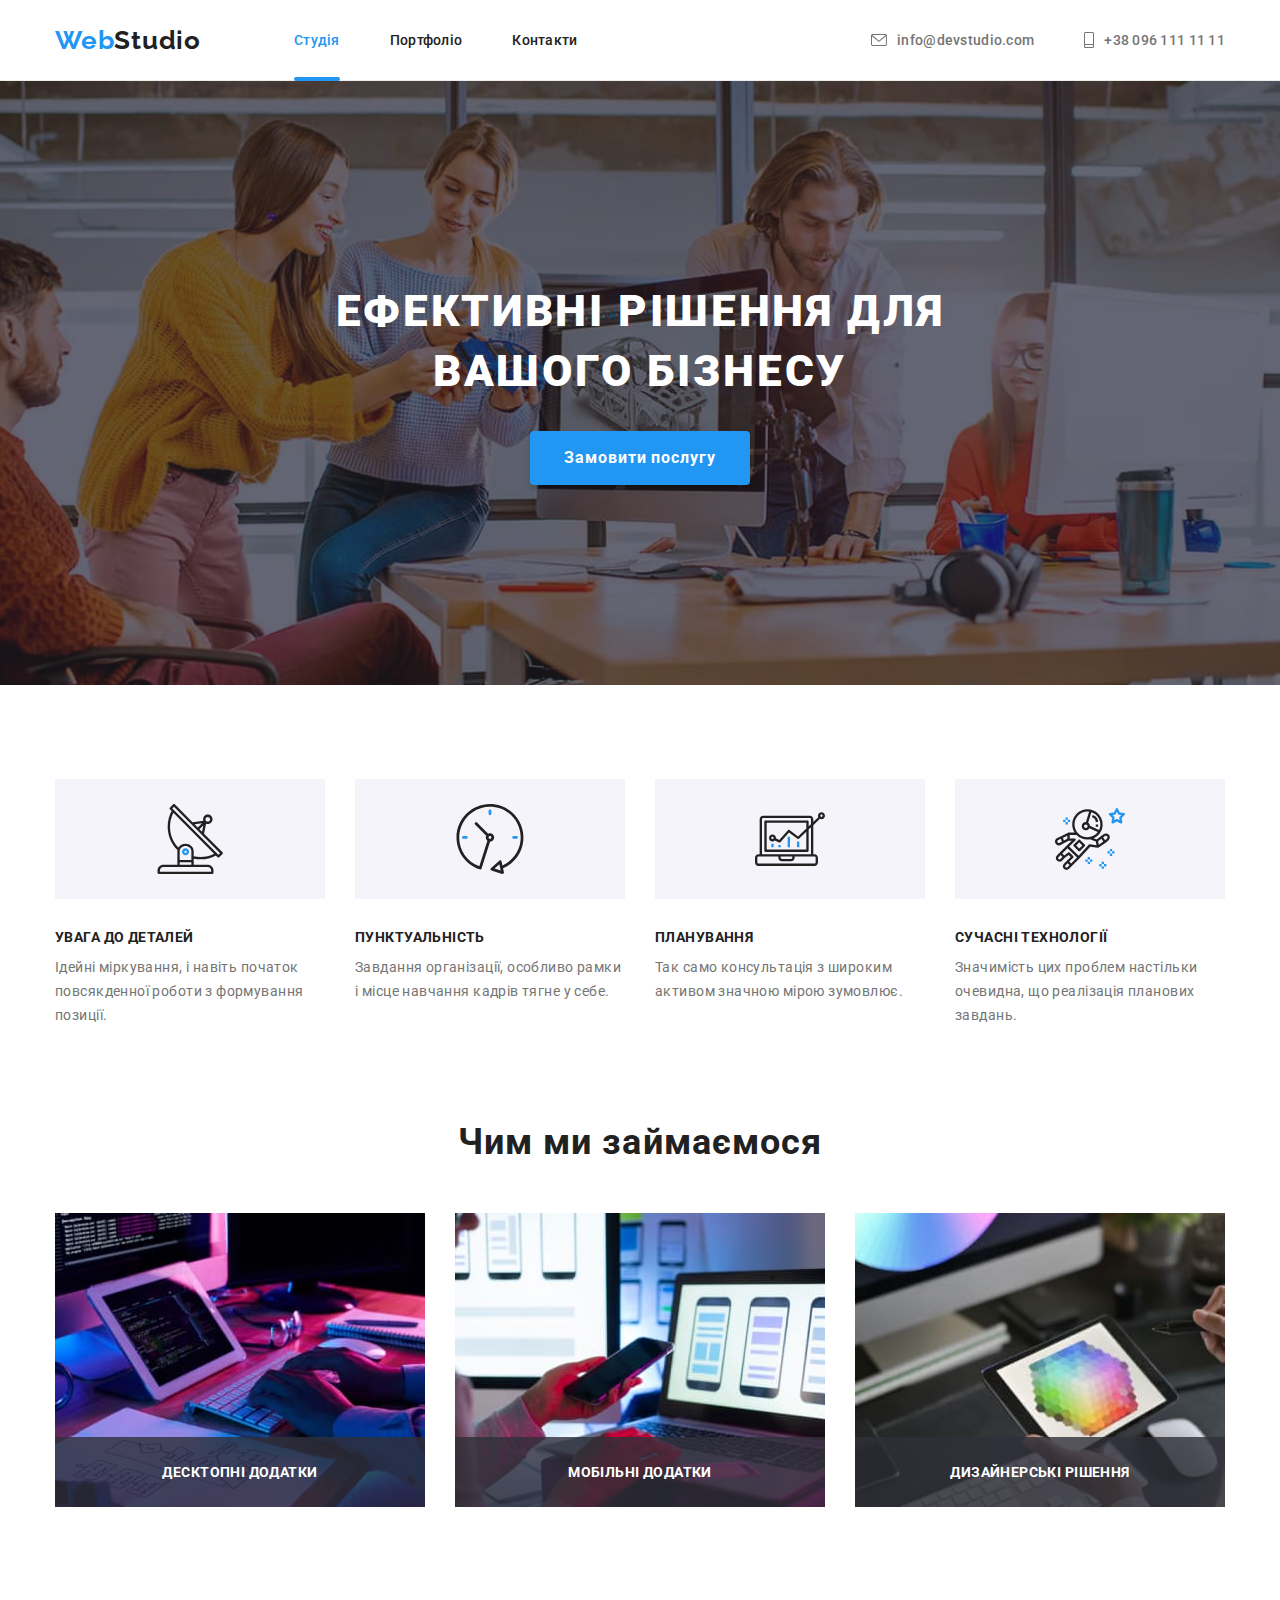
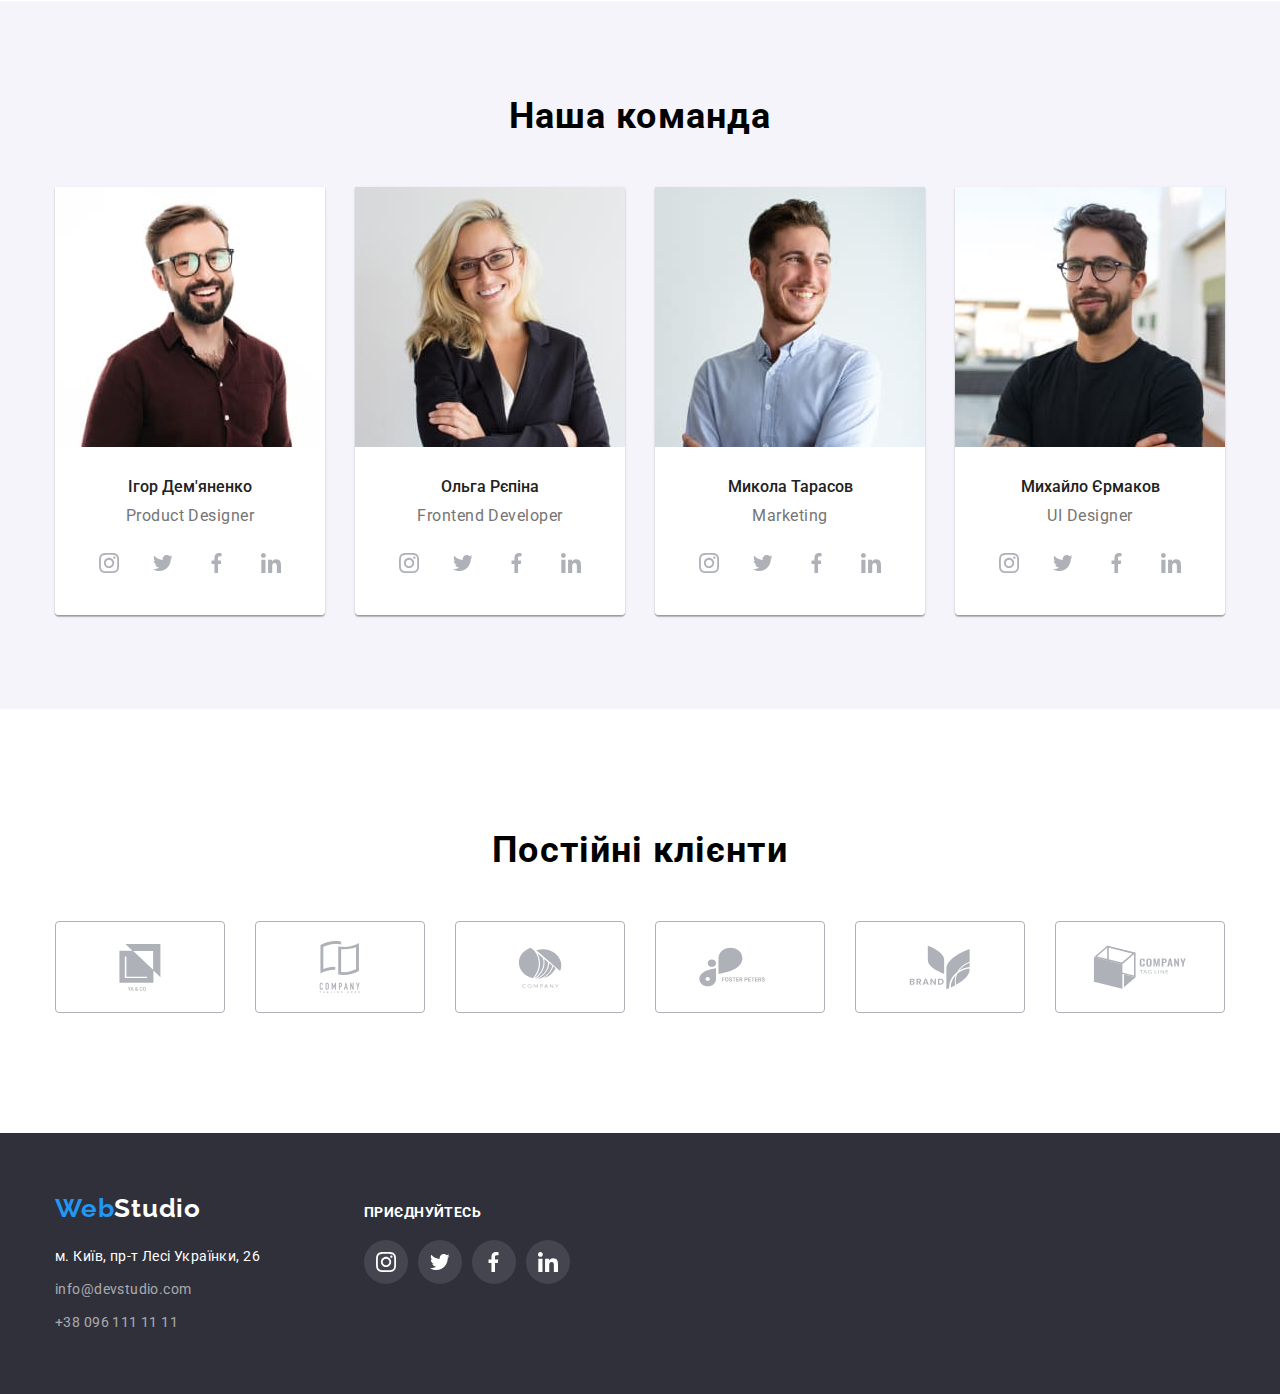
==== index.html @ 09ee4f3e "start" ====
<!DOCTYPE html>
<html lang="en">
<head>
    <meta charset="UTF-8">
    <meta http-equiv="X-UA-Compatible" content="IE=edge">
    <meta name="viewport" content="width=device-width, initial-scale=1.0">
    <title>📝WebStudio</title>
    <link rel="preconnect" href="https://fonts.gstatic.com" crossorigin>
    <link rel="preconnect" href="https://fonts.googleapis.com">
    <link href="https://fonts.googleapis.com/css2?family=Raleway:wght@700&family=Roboto:wght@400;500;700;900&display=swap" rel="stylesheet">
    <link rel="stylesheet" href="https://cdnjs.cloudflare.com/ajax/libs/modern-normalize/1.1.0/modern-normalize.min.css" integrity="sha512-wpPYUAdjBVSE4KJnH1VR1HeZfpl1ub8YT/NKx4PuQ5NmX2tKuGu6U/JRp5y+Y8XG2tV+wKQpNHVUX03MfMFn9Q==" crossorigin="anonymous" referrerpolicy="no-referrer">
    <link rel="stylesheet" href="./css/styles.css">    
</head>

<body class="site-body">

<!--Header-->
<header class="header">
    <div class="header-container container"> 
        <a href="./index.html" class="logo-link link">Web<span class="logo-accent-black">Studio</span></a>
        <nav class="header-navigation">
            <ul class="site-nav-list list ">
                <li><a href ="./index.html" class="navigation-link link current">Студія</a></li>
                <li><a href="./portfolio.html" class="navigation-link link ">Портфоліо</a></li>
                <li><a href="/" class="navigation-link link">Контакти</a></li>
            </ul>
        </nav>
        <ul class="auth-nav-list list">
            <li>
                <a href="mailto:info@devstudio.com" class="auth-link">
                <svg class="header-icon" width="16" height="12">
                    <use href="./images/header-symbol-defs.svg#icon-header1" ></use>
                </svg>
                info@devstudio.com</a>
            </li>
            <li>
                <a href="tel:+380961111111" class="auth-link">
                <svg class="header-icon" width="10" height="16">
                    <use href="./images/header-symbol-defs.svg#icon-header2" ></use>
                </svg>
                +38 096 111 11 11</a>
            </li>
        </ul>
    </div>   
</header>
<main>
<!--Hero-->
    <section class="hero"> 
        <div class="container">
            <h1 class="hero-title">Ефективні рішення для вашого бізнесу</h1>
            <button type="button" class="button" data-modal-open>Замовити послугу</button>
        </div>
    </section>
<!--Benefits-->
    <section class="benefits">
        <div class="container"> 
            <h2 class="visually-hidden">Переваги нашої студії</h2>
            <ul class="benefits-list list">
                    <li class="benefits-wrap">
                        <div class="benefits-thumb">
                            <svg class="benefits-icon" >
                                <use href="./images/benefits-symbol-defs.svg#icon-benefits1"></use>
                            </svg>
                        </div>
                        <h3 class="benefits-title ">УВАГА ДО ДЕТАЛЕЙ</h3>
                        <p class="benefits-descriptions">Ідейні міркування, і навіть початок повсякденної роботи з формування позиції.</p>
                    </li>
                    <li class="benefits-wrap">
                        <div class="benefits-thumb">
                            <svg class="benefits-icon"  >
                                <use href="./images/benefits-symbol-defs.svg#icon-benefits2"></use>
                            </svg>
                        </div>
                        <h3 class="benefits-title">ПУНКТУАЛЬНІСТЬ</h3>
                        <p class="benefits-descriptions">Завдання організації, особливо рамки і місце навчання кадрів тягне у себе.</p>
                    </li>
                    <li class="benefits-wrap">
                        <div class="benefits-thumb">
                            <svg class="benefits-icon"  >
                                <use href="./images/benefits-symbol-defs.svg#icon-benefits3"></use>
                            </svg>
                        </div>
                        <h3 class="benefits-title">ПЛАНУВАННЯ</h3>
                        <p class="benefits-descriptions">Так само консультація з широким активом значною мірою зумовлює.</p>
                    </li>
                    <li class="benefits-wrap">
                        <div class="benefits-thumb">
                            <svg class="benefits-icon" >
                                <use href="./images/benefits-symbol-defs.svg#icon-benefits4"></use>
                            </svg>
                        </div>
                        <h3 class="benefits-title">СУЧАСНІ ТЕХНОЛОГІЇ</h3>
                        <p class="benefits-descriptions">Значимість цих проблем настільки очевидна, що реалізація планових завдань.</p>
                    </li>
            </ul>
        </div>
    </section>
<!--What are we doing -->
    <section class="examples">
        <div class="container"> 
            <h2 class="examples-title">Чим ми займаємося</h2>
            <ul class="examples-ul list">
                <li class="examples-image">
                    <div class="examples-products">
                        <img src="./images/img1.jpeg" 
                        alt="Робочий стіл, мишка та планшет. Виконання технічного завдання." 
                        width="370">

                        <div class="examples-head-wrap">
                            <h3 class="examples-head">Десктопні додатки</h3>
                        </div>
                    </div>
                </li>
                <li class="examples-image">
                    <div class="examples-products"> 
                        <img src="./images/img2.jpeg" 
                        alt="Людина за комп'ютером. Тримає у руці планшет. Адаптивність." 
                        width="370">

                        <div class="examples-head-wrap">
                            <h3 class="examples-head">Мобільні додатки</h3>
                        </div>
                    </div>                
                </li>
                <li class="examples-image">
                    <div class="examples-products"> 
                        <img src="./images/img3.jpeg" 
                        alt="Людина за комп'ютером. Тримає у руці планшет. Оптимізація дизайну." 
                        width="370">                    

                        <div class="examples-head-wrap">
                            <h3 class="examples-head">Дизайнерські рішення</h3>
                        </div>
                    </div>

                    </li>
            </ul>
        </div>
    </section>
<!--Our team -->
    <section class="our-team-section">
        <div class="container"> 
            <h2 class="our-team-title">Наша команда</h2>
            <ul class="our-team list">
                <li class="team-card">
                    <img src="./images/photo1.jpeg" alt="Чоловік в окулярах з бородою. Посміхається." width="270">
                    <div class="team-card-wrap">
                        <h3 class="team-member-name">Ігор Дем'яненко</h3>
                        <p lang="en" class="team-member-posiion">Product Designer</p>
                        <ul class="team-soc-list list">
                            <li class="team-soc-item">
                                <a href=""
                                target="_blank"
                                rel="noopener noreferrer nofollow" 
                                class="team-soc-link list">
                                    <svg class="clints-soc-icon" width="20" height="20">
                                        <use href="./images/symbol-defs.svg#icon-Team1"></use>
                                    </svg>
                                </a>
                            </li>
                            <li class="team-soc-item">
                                <a href=""
                                target="_blank"
                                rel="noopener noreferrer nofollow" 
                                class="team-soc-link list">
                                    <svg class="clints-soc-icon" width="20" height="20">
                                        <use href="./images/symbol-defs.svg#icon-Team2"></use>
                                    </svg>
                                </a>
                            </li>
                            <li class="team-soc-item">
                                <a href=""
                                target="_blank"
                                rel="noopener noreferrer nofollow" 
                                class="team-soc-link list">
                                    <svg class="clints-soc-icon" width="20" height="20">
                                        <use href="./images/symbol-defs.svg#icon-Team3"></use>
                                    </svg>
                                </a>
                            </li>
                            <li class="team-soc-item">
                                <a href=""
                                target="_blank"
                                rel="noopener noreferrer nofollow" 
                                class="team-soc-link list">
                                    <svg class="clints-soc-icon" width="20" height="20">
                                        <use href="./images/symbol-defs.svg#icon-Team4"></use>
                                    </svg>
                                </a>
                            </li>
                        </ul>
                    </div>
                </li>
                <li class="team-card">
                    <img src="./images/photo2.jpeg" alt="Жінка в окулярах. Білявка.Посміхається." width="270">
                    <div class="team-card-wrap">
                        <h3 class="team-member-name">Ольга Рєпіна</h3>
                        <p lang="en" class="team-member-posiion">Frontend Developer</p>
                        <ul class="team-soc-list list">
                            <li class="team-soc-item">
                                <a href=""
                                target="_blank"
                                rel="noopener noreferrer nofollow" 
                                class="team-soc-link list">
                                    <svg class="clints-soc-icon" width="20" height="20">
                                        <use href="./images/symbol-defs.svg#icon-Team1"></use>
                                    </svg>
                                </a>
                            </li>
                            <li class="team-soc-item">
                                <a href=""
                                target="_blank"
                                rel="noopener noreferrer nofollow" 
                                class="team-soc-link list">
                                    <svg class="clints-soc-icon" width="20" height="20">
                                        <use href="./images/symbol-defs.svg#icon-Team2"></use>
                                    </svg>
                                </a>
                            </li>
                            <li class="team-soc-item">
                                <a href=""
                                target="_blank"
                                rel="noopener noreferrer nofollow" 
                                class="team-soc-link list">
                                    <svg class="clints-soc-icon" width="20" height="20">
                                        <use href="./images/symbol-defs.svg#icon-Team3"></use>
                                    </svg>
                                </a>
                            </li>
                            <li class="team-soc-item">
                                <a href=""
                                target="_blank"
                                rel="noopener noreferrer nofollow" 
                                class="team-soc-link list">
                                    <svg class="clints-soc-icon" width="20" height="20">
                                        <use href="./images/symbol-defs.svg#icon-Team4"></use>
                                    </svg>
                                </a>
                            </li>
                        </ul>
                    </div>
                <li class="team-card">
                    <img src="./images/photo3.jpeg" alt="Чоловік у блакитній рубашці. Посміхається." width="270">
                    <div class="team-card-wrap">
                        <h3 class="team-member-name">Микола Тарасов</h3>
                        <p lang="en" class="team-member-posiion">Marketing</p>
                        <ul class="team-soc-list list">
                            <li class="team-soc-item">
                                <a href=""
                                target="_blank"
                                rel="noopener noreferrer nofollow" 
                                class="team-soc-link list">
                                    <svg class="clints-soc-icon" width="20" height="20">
                                        <use href="./images/symbol-defs.svg#icon-Team1"></use>
                                    </svg>
                                </a>
                            </li>
                            <li class="team-soc-item">
                                <a href=""
                                target="_blank"
                                rel="noopener noreferrer nofollow" 
                                class="team-soc-link list">
                                    <svg class="clints-soc-icon" width="20" height="20">
                                        <use href="./images/symbol-defs.svg#icon-Team2"></use>
                                    </svg>
                                </a>
                            </li>
                            <li class="team-soc-item">
                                <a href=""
                                target="_blank"
                                rel="noopener noreferrer nofollow" 
                                class="team-soc-link list">
                                    <svg class="clints-soc-icon" width="20" height="20">
                                        <use href="./images/symbol-defs.svg#icon-Team3"></use>
                                    </svg>
                                </a>
                            </li>
                            <li class="team-soc-item">
                                <a href=""
                                target="_blank"
                                rel="noopener noreferrer nofollow" 
                                class="team-soc-link list">
                                    <svg class="clints-soc-icon" width="20" height="20">
                                        <use href="./images/symbol-defs.svg#icon-Team4"></use>
                                    </svg>
                                </a>
                            </li>
                        </ul>
                    </div>
                </li>
                <li class="team-card">
                    <img src="./images/photo4.jpeg" alt="Чоловік в окулярах з бородою. Замислився." width="270">
                    <div class="team-card-wrap">
                        <h3 class="team-member-name">Михайло Єрмаков</h3>
                        <p lang="en" class="team-member-posiion">UI Designer</p>
                        <ul class="team-soc-list list">
                            <li class="team-soc-item">
                                <a href=""
                                target="_blank"
                                rel="noopener noreferrer nofollow" 
                                class="team-soc-link list">
                                    <svg class="clints-soc-icon" width="20" height="20">
                                        <use href="./images/symbol-defs.svg#icon-Team1"></use>
                                    </svg>
                                </a>
                            </li>
                            <li class="team-soc-item">
                                <a href=""
                                target="_blank"
                                rel="noopener noreferrer nofollow" 
                                class="team-soc-link list">
                                    <svg class="clints-soc-icon" width="20" height="20">
                                        <use href="./images/symbol-defs.svg#icon-Team2"></use>
                                    </svg>
                                </a>
                            </li>
                            <li class="team-soc-item">
                                <a href=""
                                target="_blank"
                                rel="noopener noreferrer nofollow" 
                                class="team-soc-link list">
                                    <svg class="clints-soc-icon" width="20" height="20">
                                        <use href="./images/symbol-defs.svg#icon-Team3"></use>
                                    </svg>
                                </a>
                            </li>
                            <li class="team-soc-item">
                                <a href=""
                                target="_blank"
                                rel="noopener noreferrer nofollow" 
                                class="team-soc-link list">
                                    <svg class="clints-soc-icon" width="20" height="20">
                                        <use href="./images/symbol-defs.svg#icon-Team4"></use>
                                    </svg>
                                </a>
                            </li>
                        </ul>
                    </div>
                </li>
            </ul>
        </div>
    </section>
<!--CLIENTS -->
    <section class="section">
        <div class="container">
            <h2 class="clients-title">Постійні клієнти</h2>
            <ul class="clients-list list">
                <li class="clients-item">
                    <a href="" class="clients-link link">
                        <svg class="clints-soc-icon"  height="47">
                            <use href="./images/clients-symbol-defs.svg#icon-Client-icon1"></use>
                        </svg>
                    </a>
                </li>
                <li class="clients-item">
                    <a href="" class="clients-link link">
                        <svg class="clints-soc-icon" height="52">
                            <use href="./images/clients-symbol-defs.svg#icon-Client-icon2"></use>
                        </svg>
                    </a>
                </li>
                <li class="clients-item">
                    <a href="" class="clients-link link">
                        <svg class="clints-soc-icon"  height="41">
                            <use href="./images/clients-symbol-defs.svg#icon-Client-icon3"></use>
                        </svg>
                    </a>
                </li>
                <li class="clients-item">
                    <a href="" class="clients-link link">
                        <svg class="clints-soc-icon" height="40">
                            <use href="./images/clients-symbol-defs.svg#icon-Client-icon4"></use>
                        </svg>
                    </a>
                </li>
                <li class="clients-item">
                    <a href="" class="clients-link link">
                        <svg class="clints-soc-icon" height="45">
                            <use href="./images/clients-symbol-defs.svg#icon-Client-icon5"></use>
                        </svg>
                    </a>
                </li>
                <li class="clients-item">
                    <a href="" class="clients-link link">
                        <svg class="clints-soc-icon" height="44">
                            <use href="./images/clients-symbol-defs.svg#icon-Client-icon6"></use>
                        </svg>
                    </a>
                </li>
            </ul>
        </div>
    </section>
</main>
<!--Footer -->
    <footer class="footer">
        <div class="container footer-container">
            <div class="contact-wrap">
                <div class="footer-contact ">
                    <a href="./index.html" class="logo-link link">Web<span class="logo-accent-white">Studio</span></a>
                    <address class="footer-address">
                        <ul class="footer-list list">
                            <li class="address-item">
                                <a href="https://goo.gl/maps/D7AYQbpJmKxiP5Zv7"
                                target="_blank"
                                rel="noopener noreferrer nofollow" class="link-address-address link"
                                >м. Київ, пр-т Лесі Українки, 26</a>
                            </li>
                            <li class="address-item"><a href="mailto:info@devstudio.com" class="link-address link">info@devstudio.com</a></li>
                            <li class="address-item"><a href="tel:+380961111111" class="link-address link call">+38 096 111 11 11</a></li>
                        </ul>
                    </address>
                </div>
            </div>
            <div class="join-wrap">
                <div class="footer-join">
                    <h3 class="footer-soc-titel">приєднуйтесь</h3>
                    <ul class="footer-soc-list list">
                        <li class="footer-soc-item">
                            <a href=""
                            target="_blank"
                            rel="noopener noreferrer nofollow" 
                            class="footer-soc-link list">
                                <svg class="clints-soc-icon" width="20" height="20">
                                    <use href="./images/symbol-defs.svg#icon-Team1"></use>
                                </svg>
                            </a>
                        </li>
                        <li class="team-soc-item">
                            <a href=""
                            target="_blank"
                            rel="noopener noreferrer nofollow" 
                            class="footer-soc-link list">
                                <svg class="clints-soc-icon" width="20" height="20">
                                    <use href="./images/symbol-defs.svg#icon-Team2"></use>
                                </svg>
                            </a>
                        </li>
                        <li class="team-soc-item">
                            <a href=""
                            target="_blank"
                            rel="noopener noreferrer nofollow" 
                            class="footer-soc-link list">
                                <svg class="clints-soc-icon" width="20" height="20">
                                    <use href="./images/symbol-defs.svg#icon-Team3"></use>
                                </svg>
                            </a>
                        </li>
                        <li class="team-soc-item">
                            <a href=""
                            target="_blank"
                            rel="noopener noreferrer nofollow" 
                            class="footer-soc-link list">
                                <svg class="clints-soc-icon" width="20" height="20">
                                    <use href="./images/symbol-defs.svg#icon-Team4"></use>
                                </svg>
                            </a>
                        </li>
                    </ul>
                </div>
            </div>
        </div>
    </footer>
    <div class="backdrop is-hidden" data-modal>
        <div class="modal">
            <button type="button" class="modal-close" data-modal-close>
            <svg class="modal-close-icon" width="18px" height="18px">
            <use href="./images/svg-sprite.svg#icon-close-black-18dp-2-1" ></use>
            </svg>
            </button>
        </div>
    </div>

    <script src="./js/modal.js"></script>

</body>
</html>
---- css/styles.css ----
html {
    box-sizing: border-box;
}

*,*::before, *::after{
    box-sizing: inherit;
}

:root{
    --primary-text-color: #212121;
    --hero-text-color: #FFFFFF;
    --accet-text-color: #757575;
    --hero-text-color-low-wisibility:rgba(255, 255, 255, 0.6);
    --logo-blue-color:#2196F3;
    --primary-background-color:#FFFFFF;
    --additional-background-color:#F5F4FA;
    --accent-background-color:#2F303A;

    --button-color:#2196F3;
    --button-acvive-color:#188CE8;
    --filter-btn-border-color: #ECECEC;
    --hero-background-color: #C4C4C4;

    --filter-colour:#F5F4FA;
    --filter-active-color:#2196F3;
    --filter-container-background-color: #FFFFFF;
    --filter-container-border-color: 1px solid #EEEEEE;;
    --filter-set-gap: 30px;
    --filter-box-shadow: 0px 1px 1px rgba(0, 0, 0, 0.12), 0px 4px 4px rgba(0, 0, 0, 0.06), 1px 4px 6px rgba(0, 0, 0, 0.16);
    --filter-hover-overlay:rgba(33, 150, 243, 0.9);

    --team-border-shadow: 0px 1px 3px rgba(0, 0, 0, 0.12), 0px 1px 1px rgba(0, 0, 0, 0.14), 0px 2px 1px rgba(0, 0, 0, 0.2);
    --team-soc-item-color: #AFB1B8;
    --header-container-border: #ECECEC;
    --clients-border: #AFB1B8;

    --timing-function: cubic-bezier(0.4, 0, 0.2, 1);
}

p,
h1,
h2,
h3,
h4,
h5,
h6 {
    margin: 0;
}

ul,
ol {
    margin: 0;
    padding-left: 0;
}

a {
    text-decoration: none;
}

button {
    cursor: pointer;
}

address {
    font-style: normal;
}

address {
    font-style: normal;
}

img {
    display: block;
    height: auto;
}

body{
    background-color: var(--primary-background-color);
    font-family: "Roboto", sans-serif;
    margin: 0;
}

.list{
    list-style: none;
}

.link{
    text-decoration: none;
    font-style: normal;

    transition: color 250ms var(--timing-function);
} 

.section {
    padding-top: 120px;
    padding-bottom: 120px;
}

.container{
    width: 1200px;
    padding-left: 15px;
    padding-right: 15px;
    margin: 0 auto;
}

.visually-hidden{
    position: absolute;
    width: 1px;
    height: 1px;
    margin: -1px;
    border: 0;
    padding: 0;

    white-space: nowrap;
    clip-path: inset(100%);
    clip: rect(0 0 0 0);
    overflow: hidden;
}


/* -------------header------------ */

.header{
    font-family:'Roboto';
    border-bottom-width: 1px;
    border-bottom-style: solid;
    border-bottom-color: var(--header-container-border);

}

.header-container {
    display: flex;
    align-items: center;
    text-align: center;
}

.logo-link{
    color:var(--logo-blue-color); 
    font-family: 'Raleway','sans-serif';
    font-weight: 700;
    font-size: 26px;
    line-height: calc(31/26);
    letter-spacing: 0.03em;
    margin-right: 93px;
}

.logo-accent-black{
    color: var(--primary-text-color);
    font-family: inherit;

}

/* Site navigaion */

.header-navigation {
    margin-left: ;
}

.site-nav-list{
    display: flex;
    gap: 50px;
    align-items: center;
}


.site-nav-list,.link-address,.link:hover,
.site-nav-list,.link-address,.link:focus{
    color:var(--logo-blue-color); 
}

.navigation-link{
    color: var(--primary-text-color);
    font-weight: 500;
    font-size: 14px;
    line-height: calc(16/14);
    letter-spacing: 0.02em;
    display: inline-block;
    padding-top: 32px;
    padding-bottom: 32px;

    position: relative;
}

.current::after{
    content:'';
    position: absolute;
    display: block;
    width: 100%;
    height: 4px;
    border-radius: 2px;
    background-color: var(--logo-blue-color);
    bottom: -1px;
} 

.navigation-link:hover::after{
    opacity: 1;
}


.header-autharisation{
    margin-left: auto;
}


.site-nav-list .link.current{
    color: var(--logo-blue-color);
    
}

/* Site autharisation */

.auth-nav-list{
    display: flex;
    gap: 50px;
    margin-left: auto;
}

.auth-nav-list .auth-link {
    color: var(--accet-text-color);
    text-decoration: none;
    display: flex;
    align-items: center;

    transition: color 250ms var(--timing-function);
}

.auth-nav-list,.auth-link:hover,
.auth-nav-list,.auth-link:focus{
    color:var(--logo-blue-color); 
}

.header-icon{
    margin-right: 10px;
    fill: currentColor;

    transition: fill 250ms var(--timing-function);
}
.auth-link{
    padding-top: 32px;
    padding-bottom: 32px;
    transition: color 250ms var(--timing-function);
    
}

.auth-nav-list, .auth-link:hover
.auth-nav-list, .auth-link:focus{
    color:var(--logo-blue-color);        
    font-weight: 500;
    font-size: 14px;
    line-height: calc(16/14);
    letter-spacing: 0.02em
    
}


.header-icon:hover,
.header-icon:focus .header-icon{
    fill: var(--logo-blue-color)
}
/*--------------footer--------------*/

.footer{
    background-color:var(--accent-background-color);
    padding-top: 60px;
    padding-bottom: 60px;
}

.footer-container {
    display: flex;
    align-items: baseline;
}

/*--------------CONTACTS--------------*/


.logo-accent-white{
    color:var(--hero-text-color);
}

.link-address-address{
    color: var(--hero-text-color);
    font-size: 14px;
    line-height:calc(24/14);
    letter-spacing: 0.03em;
    display: inline-block;
}

.link-address{
    color: var(--hero-text-color);
    font-size: 14px;
    line-height:calc(24/14);
    letter-spacing: 0.03em;
    color:var(--hero-text-color-low-wisibility);
}

.footer-address{
    margin-top: 20px;
}

.address-item:not(:last-child) {
    margin-bottom: 9px;
}

.call{
    display: inline-block;
}

.footer-contact{
    margin-right: 70px;
}

/*--------------JOIN------------ */

.footer-soc-titel{
    color: var(--hero-text-color);
    font-weight: 700;
    font-size: 14px;
    line-height: calc(16/14);
    letter-spacing: 0.03em;
    text-transform: uppercase;
    margin-bottom: 20px;
}

.footer-soc-list {
    display: flex;
    gap: 10px;

}

.footer-soc-item {
    width: 44px;
    height: 44px;
}

.footer-soc-link {
    width: 100%;
    height: 100%;
    border-radius: 50%;
    background-color:rgba(255, 255, 255, 0.1);
    display: flex;
    align-items: center;
    justify-content: center;
}

.footer-soc-link{
    fill: var(--hero-text-color);
    transition: background-color 250ms var(--timing-function), fill 250ms var(--timing-function);
}

.footer-soc-link:hover, 
.footer-soc-link:focus{
    background-color: var(--logo-blue-color);
}


/*--------------WebStudio------------ */

/*hero*/
.hero{
    padding-top: 200px;
    padding-bottom: 200px;
    text-align: center;
    background-color: var(--hero-background-color);
    background-image: linear-gradient(
        rgba(47, 48, 58, 0.4),
        rgba(47, 48, 58, 0.4)
        ),
        url(../images/Hero.jpeg);
    max-width: 1600px;
    background-repeat: no-repeat;
    background-position: center;
    background-size: cover;
    margin: 0 auto;
}

.hero-title{
    color: var(--hero-text-color);
    font-weight: 900;
    font-size: 44px;
    line-height: calc(60/44);
    letter-spacing: 0.06em;
    text-transform: uppercase;
    width: 696px;
    display: block;
    margin: 0 auto;
    text-align: center;
    margin-bottom: 30px;
}

/*button*/

.button{
    font-family: inherit;
    font-style: normal;
    font-weight: 700;
    font-size: 16px;
    line-height: calc(30/16);
    color: var(--hero-text-color);
    background-color: var(--button-color);
    letter-spacing: 0.06em;
    min-width: 216px;
    cursor: pointer;
    border-radius: 4px;
    border-color: transparent;
    padding: 10px 32px;

    box-shadow: 0px 4px 4px rgba(0, 0, 0, 0.15);
    transition-property:background-color;
    transition-duration: 250ms;
    transition-timing-function: var(--timing-function), background-color 250ms var(--timing-function);
}

.modal-close-icon{
    width: 18px;
}

.button:hover,
.button:focus {
    color: var(--hero-text-color);
    background-color: var(--button-acvive-color);
}

/*benefits*/
.benefits{
    padding-top: 94px;
}

.benefits-wrap{
    flex-basis: calc((100% - 3 * 30px) / 4);
}

.benefits-thumb{
    background-color: var(--additional-background-color);
    width: 270px;
    height: 120px;
    display: flex;
    align-items: center;
    justify-content:center
}

.benefits-icon{
    width: 70px;
    height: 70px;
}

.benefits-title{
    color: var(--primary-text-color);
    font-weight: 700;
    font-size: 14px;
    line-height: calc(16/14);
    letter-spacing: 0.03em;
    text-transform: uppercase;
    margin-top: 30px;
    margin-bottom: 10px;
}

.benefits-descriptions{
    color:var(--accet-text-color); 
    font-size: 14px;
    line-height: calc(24/14);
    letter-spacing: 0.03em;
}

.benefits-list{
    display: flex;
    gap: 30px;
}

/*What are we doing*/

.examples{
    padding-top: 94px;
    padding-bottom: 94px;
}

.examples-title{
    color: var(--primary-text-color);
    font-weight: 700;
    font-size: 36px;
    line-height: calc(42/36);
    text-align: center;
    letter-spacing: 0.03em;
    margin-bottom: 50px;
}

.examples-image{
    flex-basis: calc((100%-2*30px) / 3);
}

.examples-ul{
    display: flex;
    gap: 30px;
}

.examples-head{
    font-weight: 700;
    font-size: 14px;
    line-height: calc(16/14);
    text-align: center;
    letter-spacing: 0.03em;
    text-transform: uppercase;
    color: var(--hero-text-color);
    margin-top: 0;
    margin-bottom: 0;
    padding-top: 27px;
    padding-bottom: 27px;
    background-color: rgba(47, 48, 58, 0.8);
}

.examples-head-wrap{
    position: absolute;
    bottom: 0;
    width: 100%;
}

.examples-products{
    position: relative;
    display: block;
}

/*our-team*/
.our-team-section{
    background-color: var(--additional-background-color);
    padding-top: 94px;
    padding-bottom: 94px;
}

.our-team{
    display: flex;
    flex-basis: calc(100% / 3);
    gap: 30px;

}
.our-team-title{
    font-weight: 700;
    font-size: 36px;
    line-height: calc(42/36);
    text-align: center;
    letter-spacing: 0.03em;
    margin-bottom: 50px;
}

.team-member-name{
    color: var(--primary-text-color);
    font-weight: 500;
    font-size: 16px;
    line-height: calc(19/16);
    margin-bottom: 10px;
    text-align: center;
    
}

.team-member-posiion{
    color:var(--accet-text-color);
    font-size: 16px;
    line-height: calc(19/16);
    letter-spacing: 0.03em;
    text-align: center;
    margin-bottom: 16px;

}

.our-team >.team-card{
    background-color: var(--primary-background-color);
    box-shadow: var(--team-border-shadow);
    border-radius: 0px 0px 4px 4px;
}

.team-card-wrap{
    background-color: var(--primary-background-color);
    padding-top: 30px;
    padding-bottom: 30px;
    border-radius: 0px 0px 4px 4px;
}

.team-soc-list {
    display: flex;
    justify-content: center;
    gap: 10px;

}

.team-soc-item {
    width: 44px;
    height: 44px;
}

.team-soc-link {
    width: 100%;
    height: 100%;
    border-radius: 50%;
    display: flex;
    align-items: center;
    justify-content: center;

    fill:var(--team-soc-item-color);
    transition: background-color 250ms var(--timing-function), fill 250ms var(--timing-function);
}

.team-soc-link:hover, 
.team-soc-link:focus{
    background-color: var(--logo-blue-color);
}

.team-soc-link:hover, 
.team-soc-link:focus .clints-soc-icon{
    fill: var(--hero-text-color)
}

/*--------------CLIENTS------------ */
.clients-title{
    font-weight: 700;
    font-size: 36px;
    line-height: calc(42/36);
    text-align: center;
    letter-spacing: 0.03em;
    margin-bottom: 50px;
}

.clients-list {
    display: flex;
    justify-content: center;
    gap: 30px;
}

.clients-item {
    width: calc((100% - 5 * 30px) / 6);
    height: 92px;
}

.clients-link {
    width: 100%;
    height: 100%;
    border: 1px solid;
    border-color: var(--clients-border);
    border-radius: 4px;
    display: flex;
    align-items: center;
    justify-content: center;
    fill:var(--team-soc-item-color);

    transition: border-color 250ms var(--timing-function), fill 250ms var(--timing-function);
}

.clients-link:hover,
.clients-link:focus {
    border: 1px solid;

}

.clints-soc-icon{
    transition: fill 250ms var(--timing-function);

}

.clients-link:hover, 
.clients-link:focus .clints-soc-icon{
    fill: var(--logo-blue-color);
    border-color: var(--logo-blue-color);
}

/*--------------MODAL WINDOW----------- */
.backdrop{
    width: 100%;
    height: 100%;
    background-color: rgba(0, 0, 0, 0.2);
    position: fixed;
    top: 0;
    transition: opacity 250ms cubic-bezier(0.4, 0, 0.2, 1), visibility 250ms cubic-bezier(0.4, 0, 0.2, 1) ;
}

.modal{
    width: 528px;
    min-height: 581px;
    background-color: #FFFFFF;
    box-shadow: 0px 1px 3px rgba(0, 0, 0, 0.12), 0px 1px 1px rgba(0, 0, 0, 0.14), 0px 2px 1px rgba(0, 0, 0, 0.2);
    border-radius: 4px;
    position: absolute;
    top: 50%;
    left:50%;
    transform: translate(-50%, -50%) scale(1);
    transition: transform 250ms  var(--timing-function);
}

.backdrop.is-hidden .modal{
    transform: translate(-50%, -50%) scale(0);
}

.modal-close{
    display: flex;
    align-items: center;
    justify-content: center;
    background-color: transparent;
    border-radius: 50%;
    border: 1px solid rgba(0, 0, 0, 0.1);
    position: absolute;
    width: 30px;
    height: 30px;
    right: 8px;
    top: 8px;
    cursor: pointer;
    transition-property: fill;
    transition-duration: 250ms;
    transition-timing-function: var(--timing-function);
}

.modal-close:hover{
    fill:var(--hover-focus-color);
}

.modal-close:focus{
    fill: var(--hover-focus-color);

}
.backdrop.is-hidden{
    opacity: 0;
    visibility: hidden;
    pointer-events: none;
}

.modal-close-icon{
    width: 18px;
}

/*--------------PORTFOLIO------------ */

.filter-section{
padding-top: 94px;
padding-bottom: 94px;
}

.filter{
    font-family: inherit;
    font-style: normal;
    font-weight: 500;
    font-size: 16px;
    line-height: calc(26/16);
    color: var(--primary-text-color);
    background-color: var(--filter-colour);
    text-align: center;
    letter-spacing: 0.03em;
    cursor: pointer;
    border-radius: 4px;
    border-color: transparent;
    padding: 6px 22px 6px 22px;
    justify-content: center;
    border: none

    transition-property: color, background-color, box-shadow;
    transition-duration: 250ms;
    transition-timing-function: var(--timing-function);
}

.filter:hover,
.filter:focus {
    color: var(--hero-text-color);
    background-color: var(--filter-active-color);
    box-shadow: 0px 3px 1px rgba(0, 0, 0, 0.1), 0px 1px 2px rgba(0, 0, 0, 0.08), 0px 2px 2px rgba(0, 0, 0, 0.12);;
}

.filters-list{
    display: flex;
    justify-content: center;
    gap: 8px;
    margin-bottom: 50px;
}

.filter-set{
    list-style: none;
    display: flex;
    flex-wrap: wrap;
    gap: 30px;
    
}

.filter-item {
    flex-basis: calc((100% - 2 * 30px) / 3);
    
    transition-property:box-shadow;
    transition-duration: 250ms;
    transition-timing-function: var(--timing-function);
}

.filter-item:hover,
.filter-item:focus{
    box-shadow: 0px 1px 1px rgba(0, 0, 0, 0.12), 0px 4px 4px rgba(0, 0, 0, 0.06), 1px 4px 6px rgba(0, 0, 0, 0.16);
}

.filter-item:hover .filter-top{
    transform: translateY(0);
}

.filter-item:focus .filter-top{
    transform: translateY(0);
}

.filter-top-wrap{
    position: relative;
    overflow: hidden;
}

.filter-top{
    position: absolute;
    top: 0;
    height: 100%;
    color: var(--hero-text-color);
    font-weight: 400;
    font-size: 18px;
    line-height: calc(28/18);
    letter-spacing: 0.03em;
    padding: 63px 24px;
    background-color: var(--filter-hover-overlay);
    
    transform: translateY(100%);
    transition: transform 250ms var(--timing-function);
    overflow: auto;
    margin: 0px;

}


.filter-card-content{
    padding: 20px 24px;
    border-left: var(--filter-container-border-color);
    border-bottom: var(--filter-container-border-color);
    border-right: var(--filter-container-border-color);
}

.project-name {
    color: var(--primary-text-color);
    font-weight: 700;
    font-size: 18px;
    line-height: calc(36/18);
    letter-spacing: 0.06em;
    margin-bottom: 4px;
}

.app{
    color: var(--accet-text-color);
    font-size: 16px;
    line-height: calc(30/16);
    letter-spacing: 0.03em;
}

.filter-card-link{
    display: block;

    transition: box-shadow 250ms var(--timing-function);
}
.filter-card-link:hover,
.filter-card-link:focus {
    box-shadow: 0px 1px 1px rgba(0, 0, 0, 0.12), 0px 4px 4px rgba(0, 0, 0, 0.06), 1px 4px 6px rgba(0, 0, 0, 0.16);
}
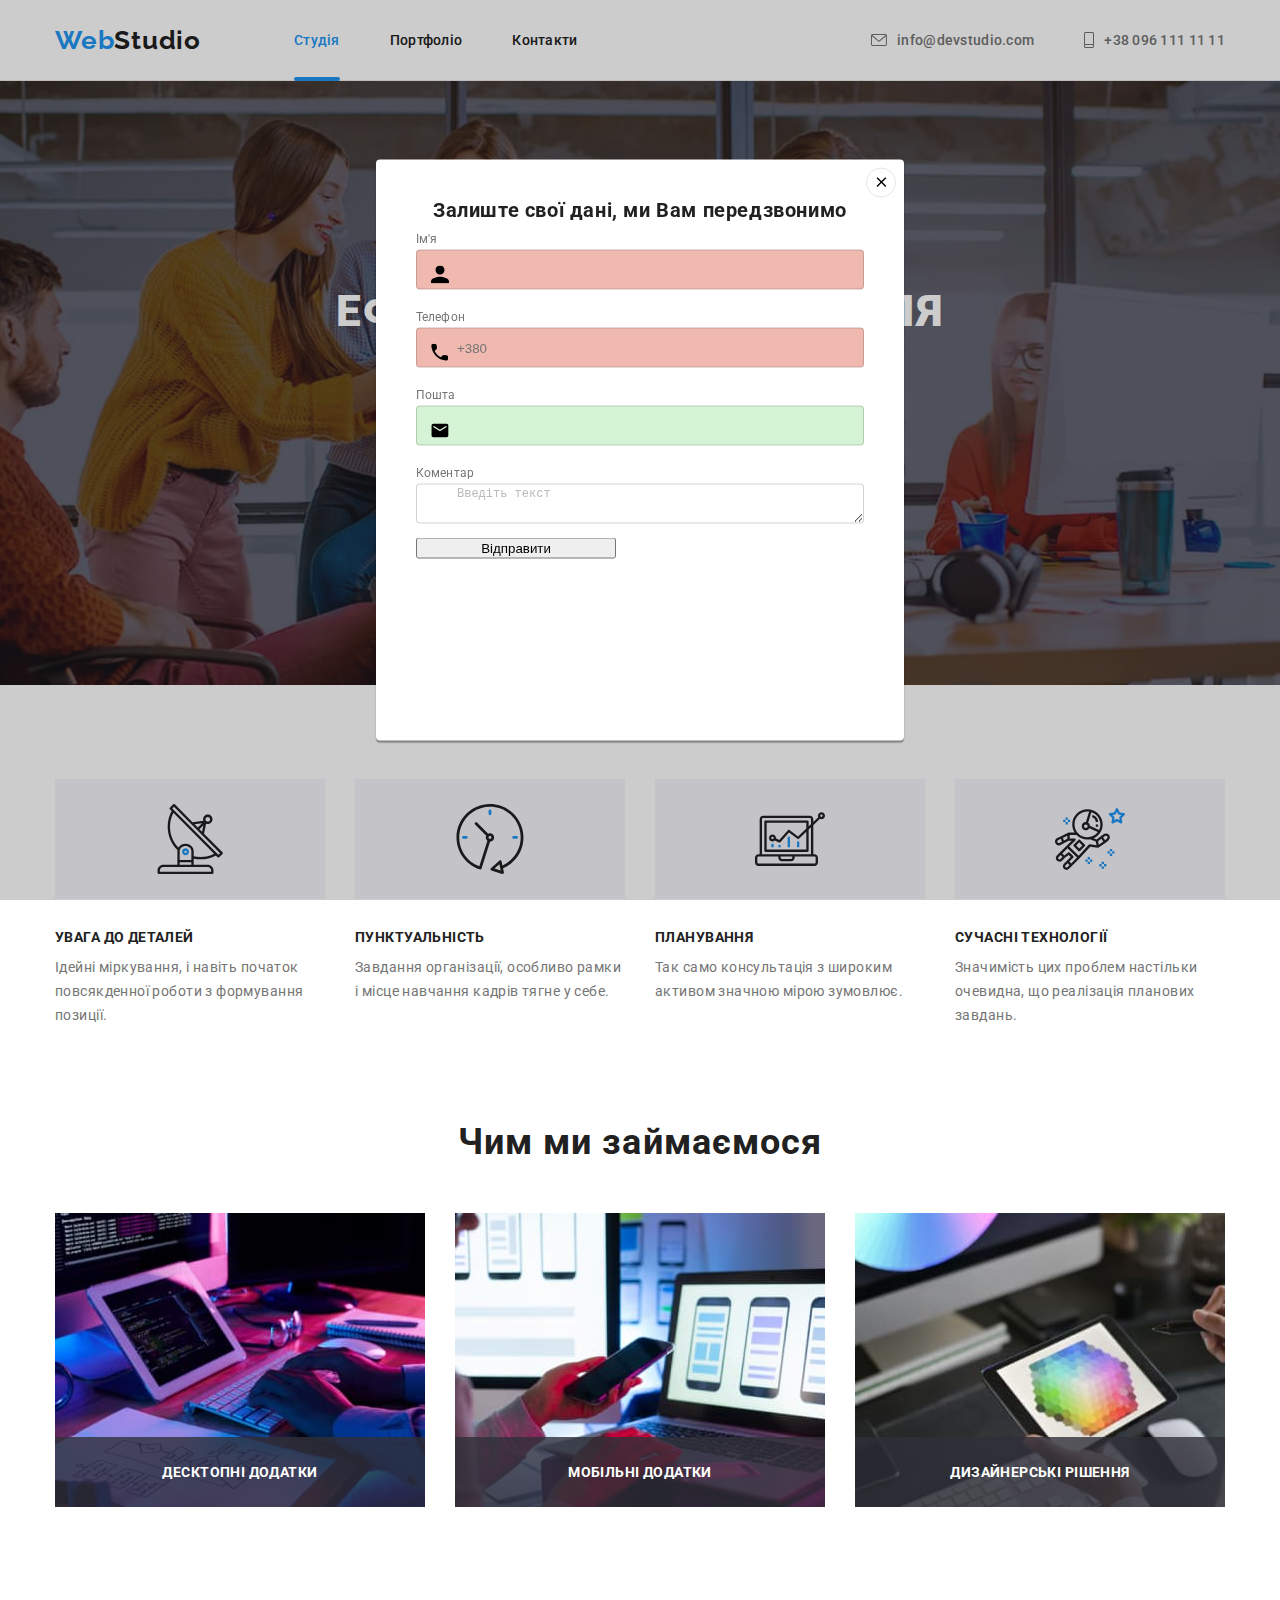
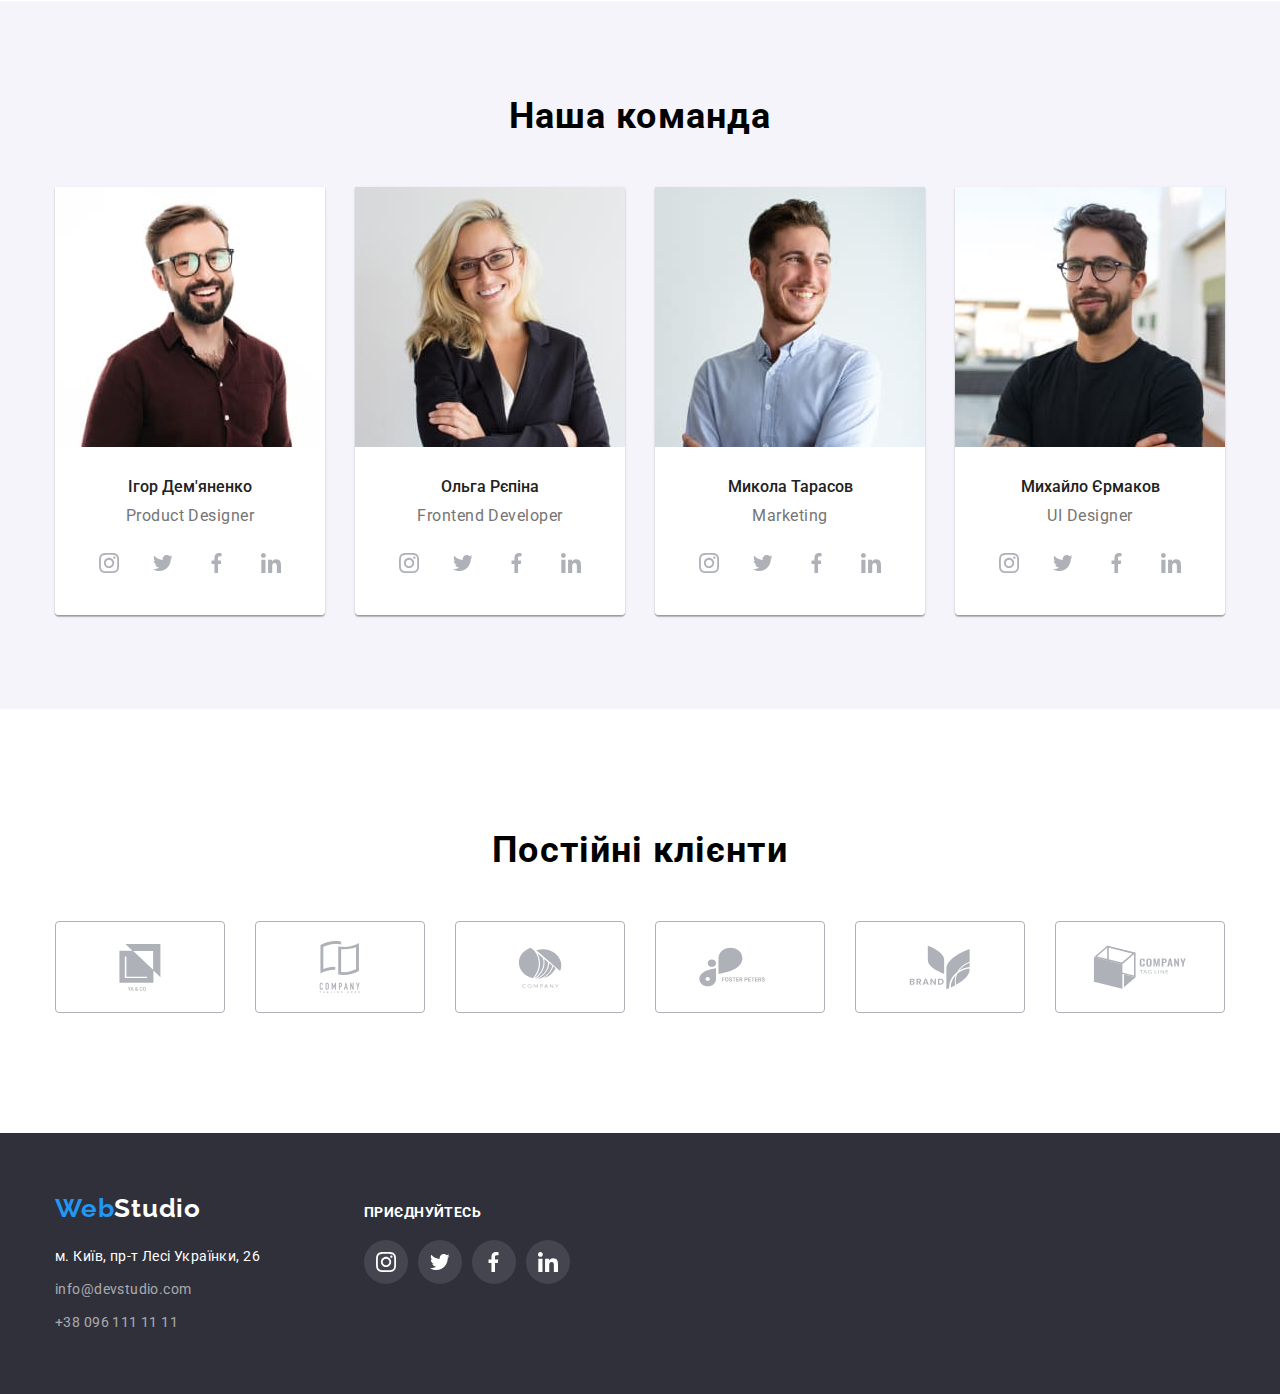
==== commit 844250e5: "modal window" ====
--- a/index.html
+++ b/index.html
@@ -460,14 +460,77 @@
             </div>
         </div>
     </footer>
-    <div class="backdrop is-hidden" data-modal>
+    <div class="backdrop " data-modal>
         <div class="modal">
             <button type="button" class="modal-close" data-modal-close>
             <svg class="modal-close-icon" width="18px" height="18px">
             <use href="./images/svg-sprite.svg#icon-close-black-18dp-2-1" ></use>
             </svg>
             </button>
-        </div>
+            <p class="modal-title">Залиште свої дані, ми Вам передзвонимо</p>
+            <form action="" class="modal-form">
+            <label for="user-name" class="label-text">Ім'я</label>
+            <div class="input-wrap">
+                <input 
+                    type="text" 
+                    name="user-name" 
+                    id="user-name" 
+                    class="modal-input" 
+                    required
+                    />
+                <svg class="modal-icon" width="18" height="18">
+                <use href="./images/svg-sprite.svg#icon-modalmen"></use>
+                </svg>
+            </div>
+                <label for="user-phone" class="label-text">Телефон</label>
+                <div class="input-wrap">
+                <input 
+                    type="phone" 
+                    name="user-phone" 
+                    id="user-phone" 
+                    class="modal-input"
+                    required
+                    value="+380"
+                    title="+380 (50) 111-11-11"
+                    pattern="[\+]\d{3}\s[\(]\d{2}[\)]\s\d{3}[\-]\d{2}[\-]\d{2}"
+                    minlength="13"
+                    maxlength="13"
+                    />
+                <svg class="modal-icon" width="18" height="18">
+                <use href="./images/svg-sprite.svg#icon-modaltel"></use>
+                </svg>
+            </div>
+        
+            <label for="user-email" class="label-text">Пошта</label>
+            <div class="input-wrap">
+                <input 
+                    type="email" 
+                    name="user-email" 
+                    id="user-email" 
+                    class="modal-input"
+                    minlength="3"
+                    />
+                <svg class="modal-icon" width="18" height="18">
+                <use href="./images/svg-sprite.svg#icon-modalletter"></use>
+                </svg>
+            </div>
+
+            <label for="user-comment" class="label-text">Коментар</label>
+            <textarea 
+                name="user-comment" 
+                id="user-comment" 
+                class="modal-input comment" 
+                placeholder="Введіть текст" ></textarea>
+            <button 
+                type="submit" 
+                class="modal-button">Відправити</button>
+            </form>
+        </div>
+    </div>
+    <script src="./js/modal.js"></script>
+    </body>
+</html>
+    </div>
     </div>
 
     <script src="./js/modal.js"></script>
--- a/css/styles.css
+++ b/css/styles.css
@@ -33,6 +33,9 @@
     --team-soc-item-color: #AFB1B8;
     --header-container-border: #ECECEC;
     --clients-border: #AFB1B8;
+
+    --input-border: rgba(33, 33, 33, 0.2);
+    --input-text-lable-color: rgba(117, 117, 117, 1);
 
     --timing-function: cubic-bezier(0.4, 0, 0.2, 1);
 }
@@ -678,8 +681,98 @@
     position: absolute;
     top: 50%;
     left:50%;
+    padding: 40px;
+
     transform: translate(-50%, -50%) scale(1);
     transition: transform 250ms  var(--timing-function);
+}
+
+.modal-title{
+    color: var(--primary-text-color);
+    font-family:'Roboto'sans-serif;
+    font-style: bold;
+    font-size: 20px;
+    font-weight: 700;
+    line-height: calc(23/20);
+    line-height: 100%;
+    letter-spacing: 0.03em;
+
+    text-align: center;
+    margin-top: 0;
+    margin-bottom: 12px;
+}
+
+.modal-form>.modal-button{
+    min-width: 200px;
+    display: block;
+    justify-content: center;
+    align-items: center;
+}
+
+.modal-input {
+    color: var(--input-text-lable-color);
+    width: 100%;
+    height: 40px;
+    border: 1px solid var(--input-border);
+    border-radius: 4px;
+    margin-bottom: 10px;
+    padding-left: 40px;
+    outline: transparent;
+
+    transition-property: border-color;
+    transition-duration: 250ms;
+    transition-timing-function: var(--timing-function);
+}
+
+.modal-icon{
+    position: absolute;
+    left: 15px;
+    top: 50%;
+    transform: translateY(-50%);
+
+    transition-property: fill;
+    transition-duration: 250ms;
+    transition-timing-function: var(--timing-function);
+}
+
+.modal-input:focus,
+.modal-input:hover{
+    border-color: var(--logo-blue-color);
+    fill: var(--logo-blue-color);
+
+}
+
+.modal-input:focus+.modal-icon,
+.modal-input:hover+.modal-icon{
+    fill: var(--logo-blue-color);
+}
+
+.modal-input::placeholder{
+    font-size: 12px;
+    font-weight: 400;
+    letter-spacing: 1%;
+    color: rgba(117, 117, 117, 0.5);
+}
+
+.modal-input:not(:placeholder-shown):valid {
+    background-color: rgba(176, 232, 176, 0.535);
+}
+
+.modal-input:not(:placeholder-shown):invalid {
+    background-color: rgba(225, 124, 106, 0.535);
+}
+
+.label-text{
+    color: var(--input-text-lable-color);
+    font-family: 'Roboto' sans-serif;
+    font-style: normal;
+    font-weight: 400;
+    font-size: 12px;
+    line-height: calc(14/12);
+    letter-spacing: 0.01em;
+
+    display: block;
+    margin-bottom: 4px;
 }
 
 .backdrop.is-hidden .modal{
@@ -699,23 +792,30 @@
     right: 8px;
     top: 8px;
     cursor: pointer;
+
     transition-property: fill;
     transition-duration: 250ms;
     transition-timing-function: var(--timing-function);
 }
 
-.modal-close:hover{
+.modal-close:hover,
+.modal-close:focus{
     fill:var(--hover-focus-color);
 }
 
-.modal-close:focus{
-    fill: var(--hover-focus-color);
-
-}
+.input-wrap{
+    position: relative;
+    margin-bottom: 10px;
+}
+
 .backdrop.is-hidden{
     opacity: 0;
     visibility: hidden;
     pointer-events: none;
+}
+
+.modal-button{
+
 }
 
 .modal-close-icon{
@@ -815,9 +915,7 @@
     transition: transform 250ms var(--timing-function);
     overflow: auto;
     margin: 0px;
-
-}
-
+}
 
 .filter-card-content{
     padding: 20px 24px;
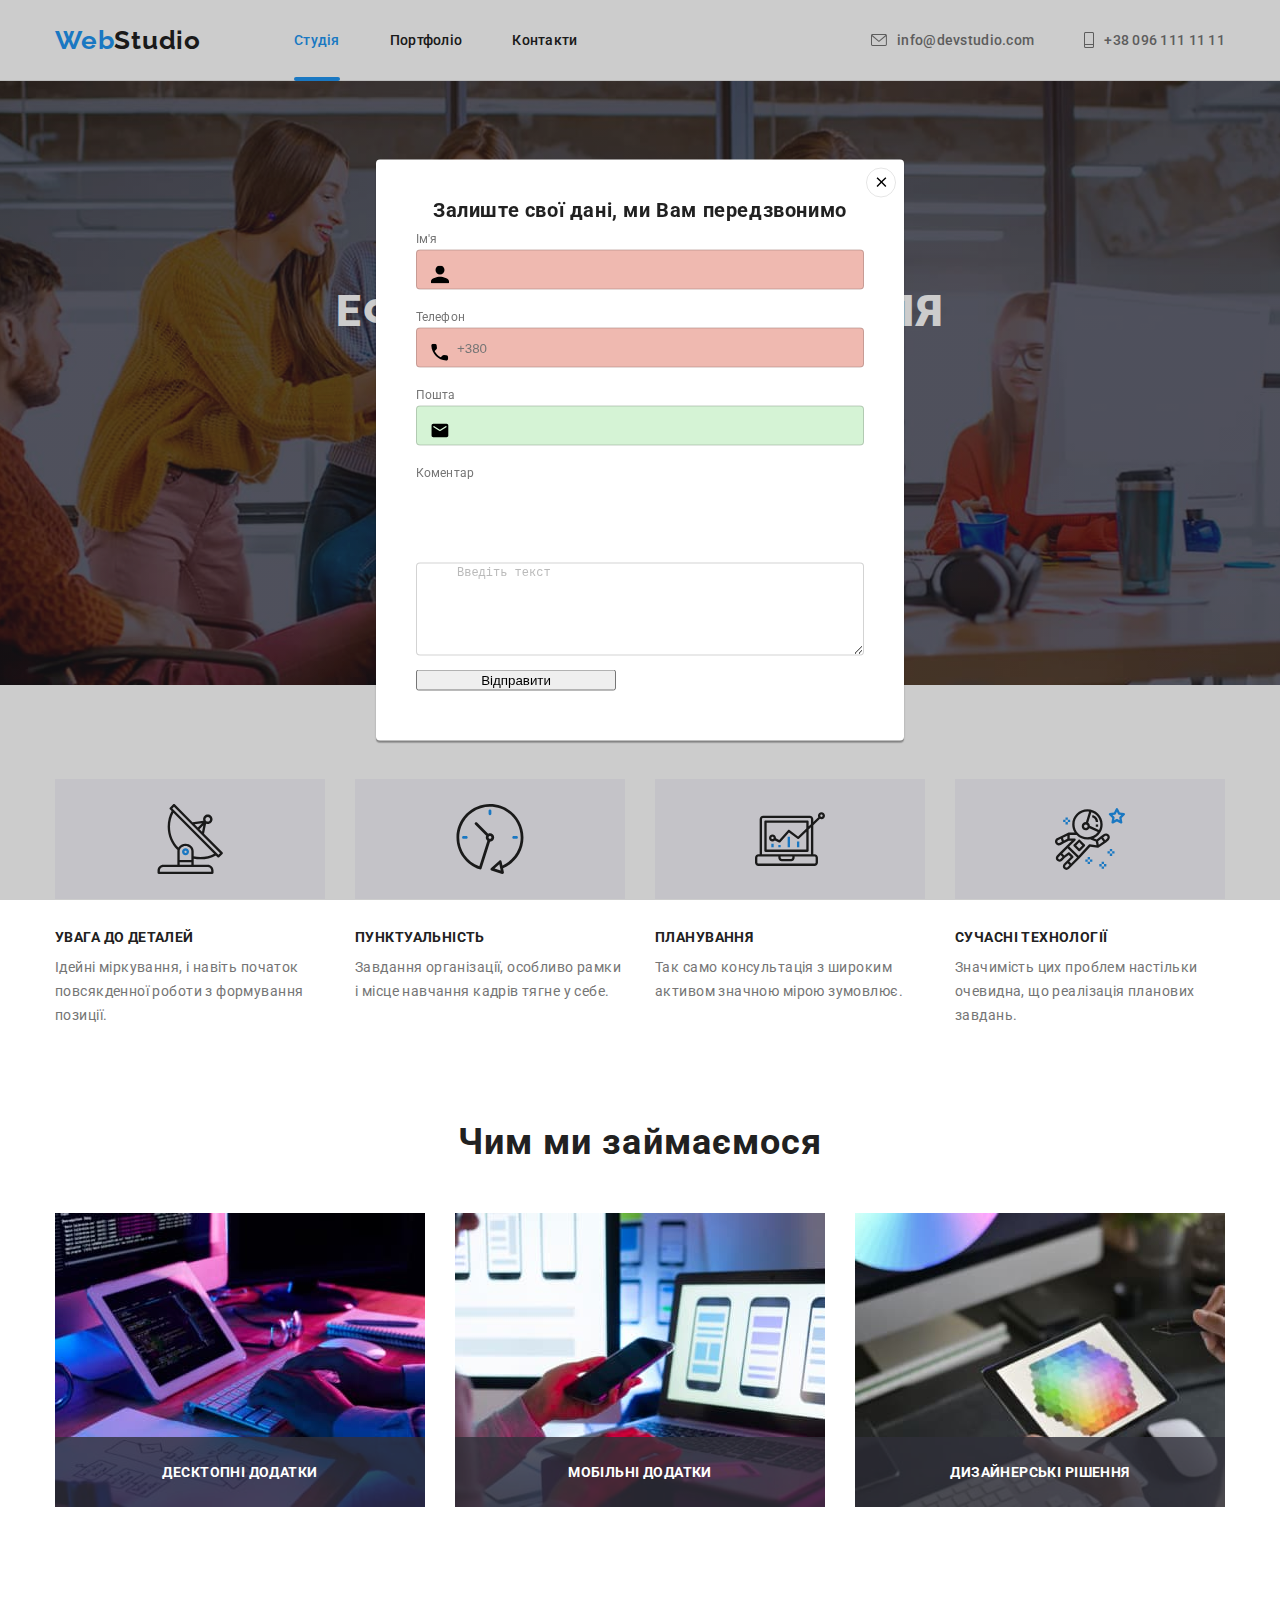
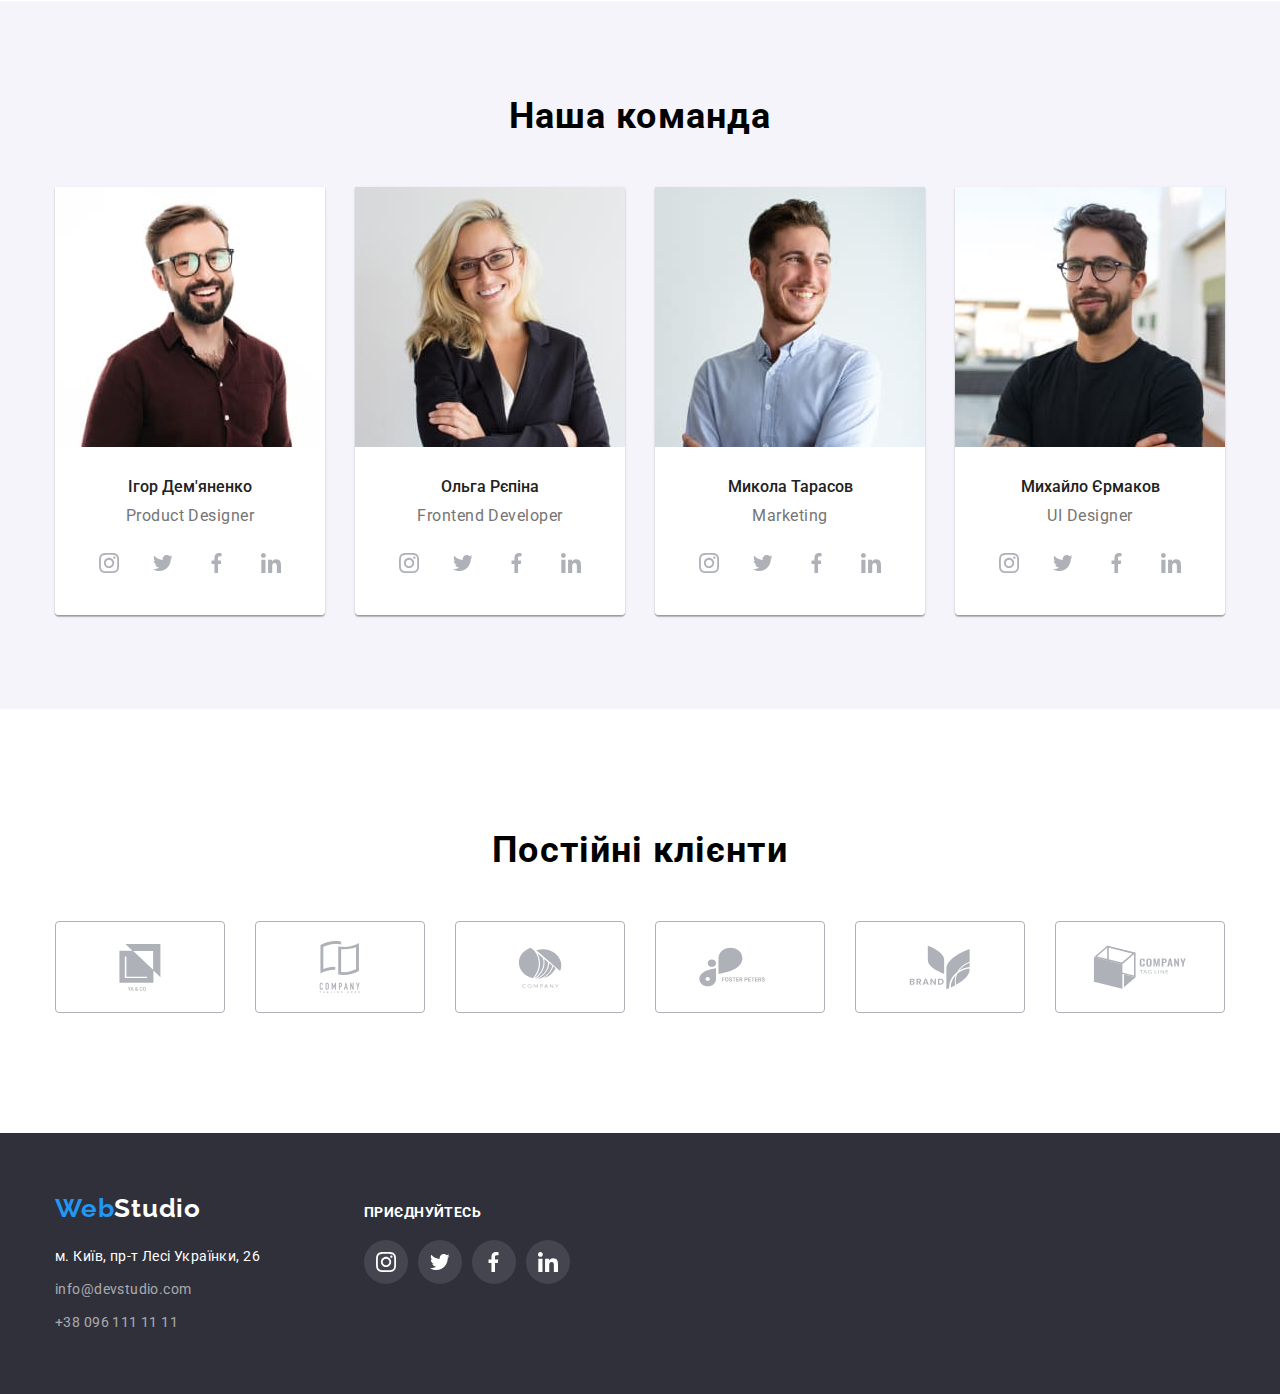
==== commit 0dacd8c0: "input" ====
--- a/index.html
+++ b/index.html
@@ -515,7 +515,7 @@
                 </svg>
             </div>
 
-            <label for="user-comment" class="label-text">Коментар</label>
+            <label for="user-comment" class="label-text comment">Коментар</label>
             <textarea 
                 name="user-comment" 
                 id="user-comment" 
--- a/css/styles.css
+++ b/css/styles.css
@@ -754,7 +754,7 @@
     color: rgba(117, 117, 117, 0.5);
 }
 
-.modal-input:not(:placeholder-shown):valid {
+.modal-input:not(:focus):not(:placeholder-shown):valid{
     background-color: rgba(176, 232, 176, 0.535);
 }
 
@@ -822,6 +822,10 @@
     width: 18px;
 }
 
+.comment{
+    min-height: 93px;
+}
+
 /*--------------PORTFOLIO------------ */
 
 .filter-section{
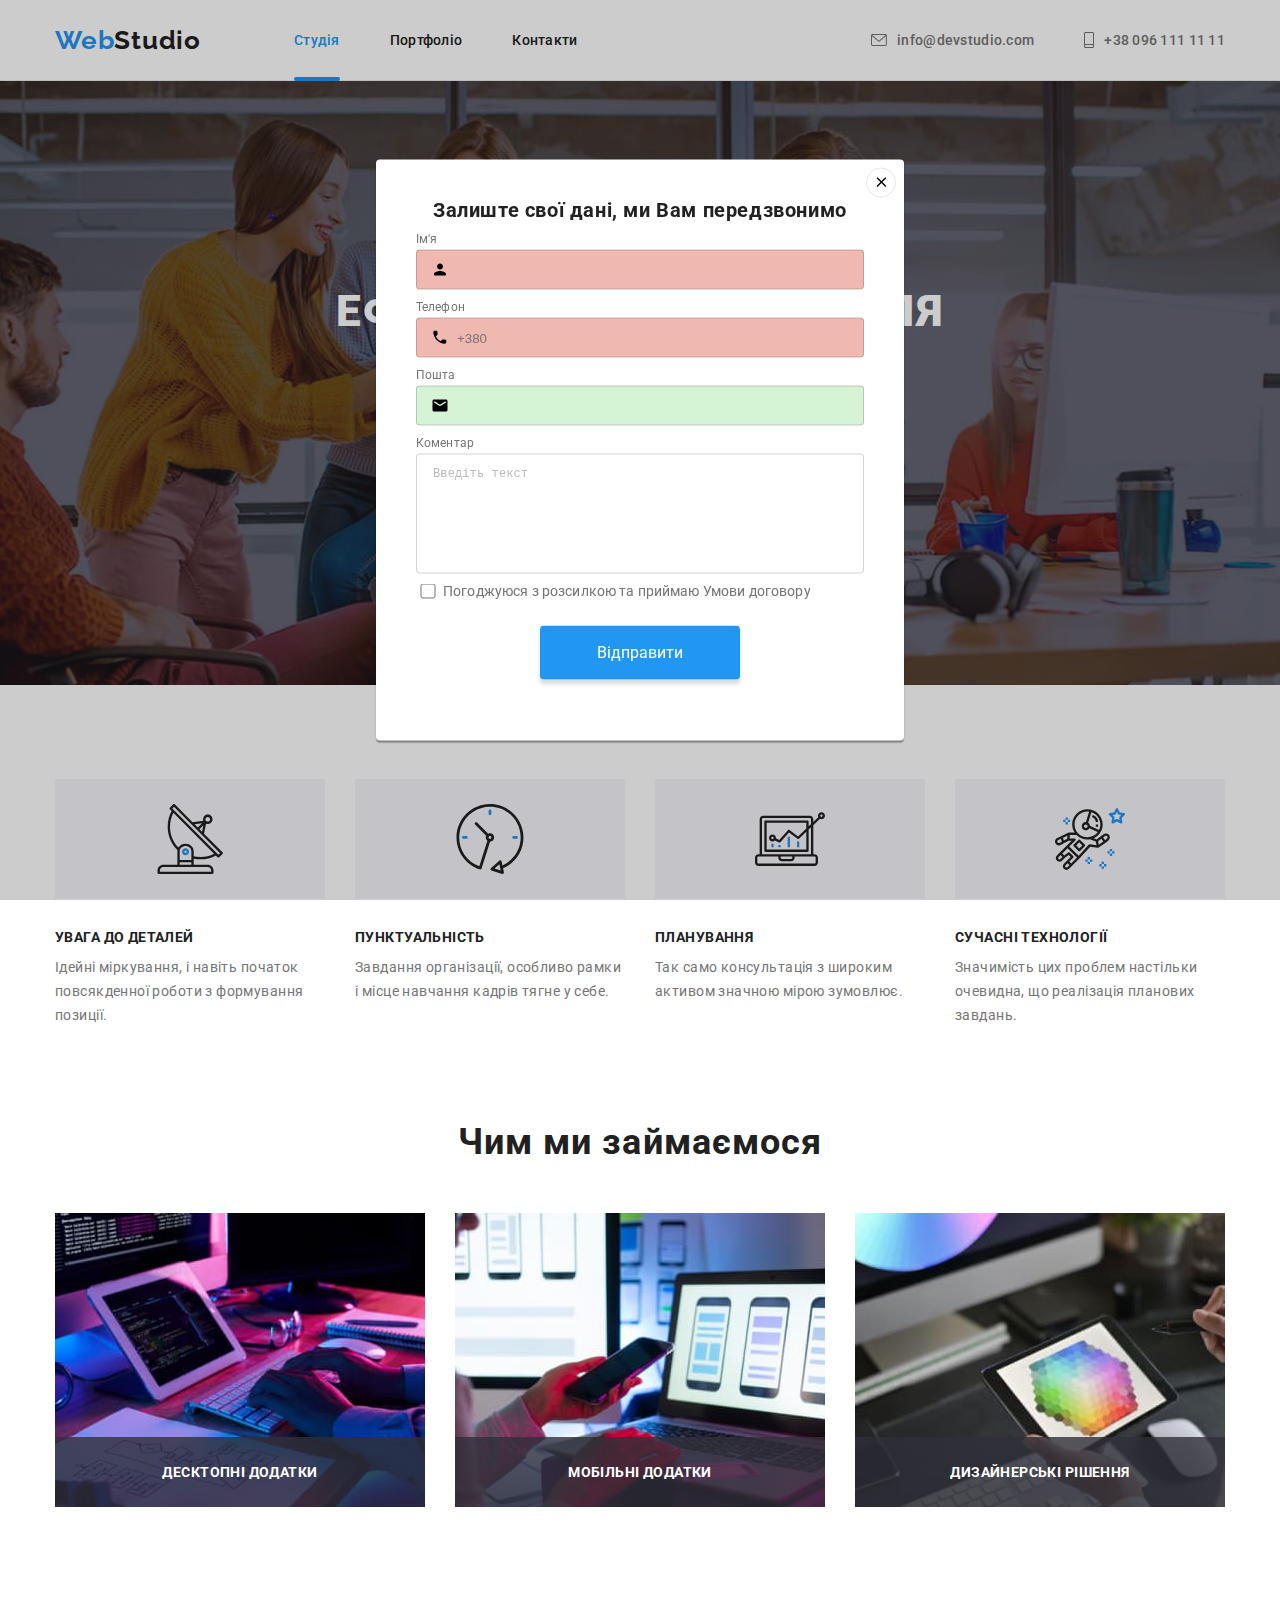
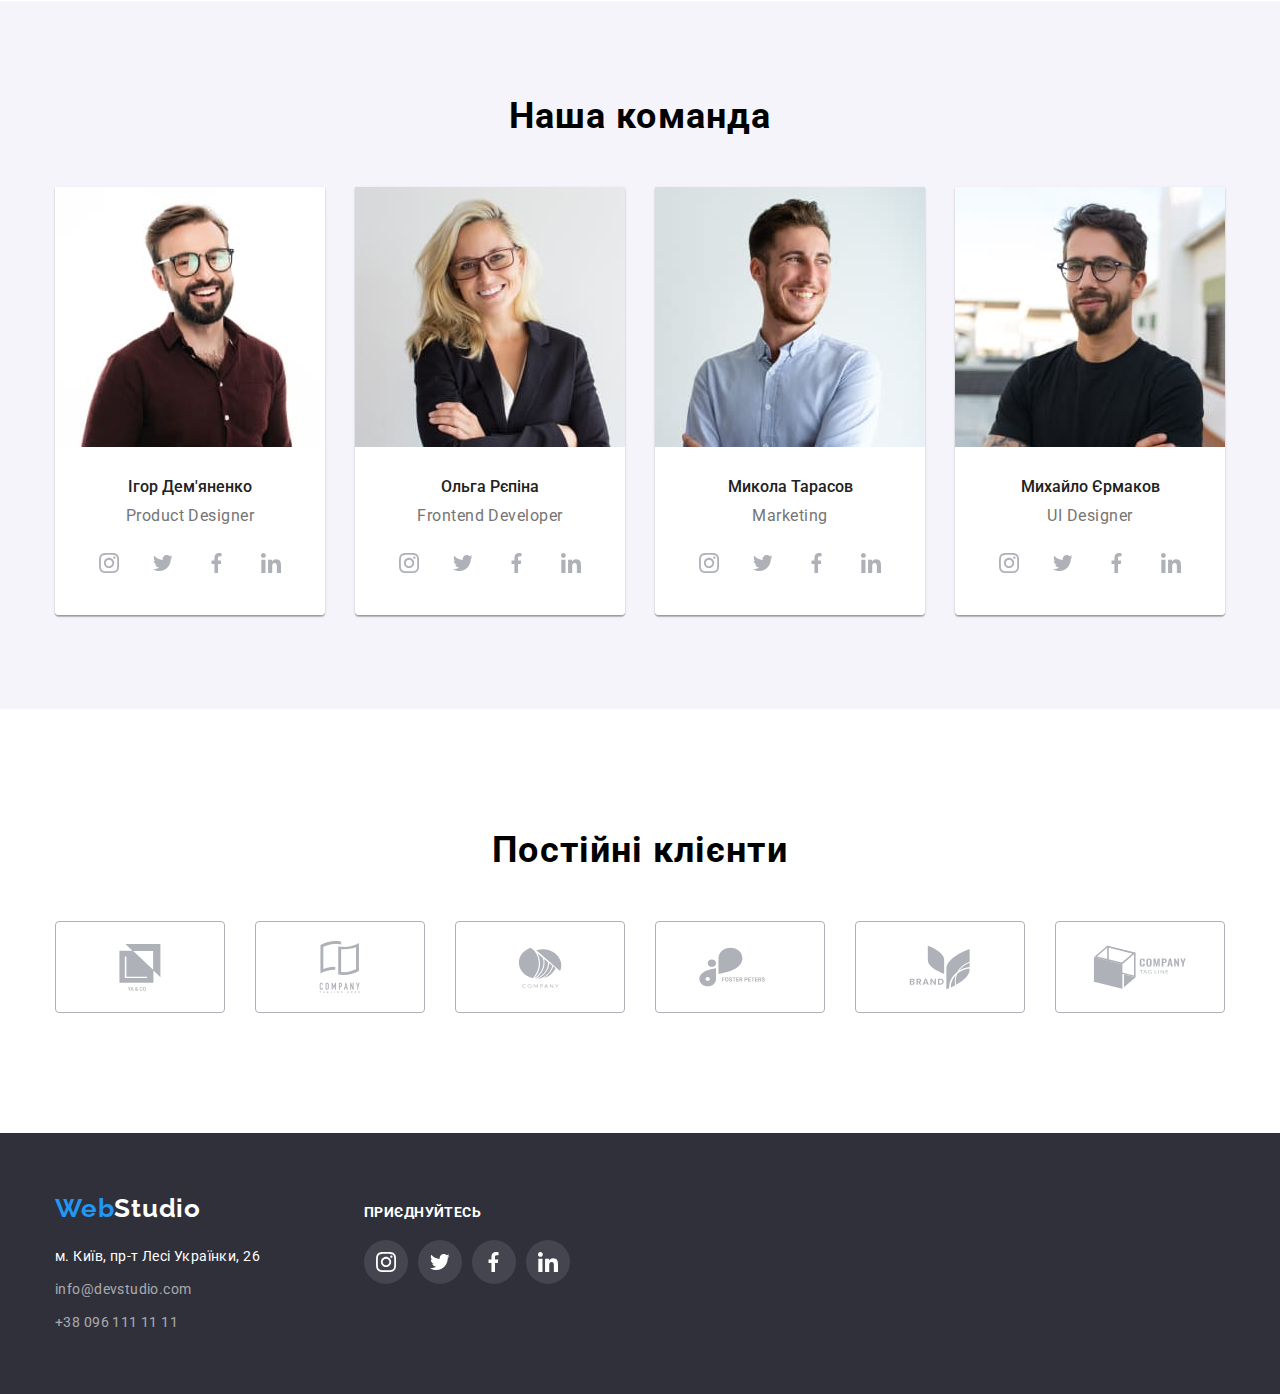
==== commit 354b1fc1: "policy" ====
--- a/index.html
+++ b/index.html
@@ -521,6 +521,15 @@
                 id="user-comment" 
                 class="modal-input comment" 
                 placeholder="Введіть текст" ></textarea>
+            <input 
+                type="checkbox" 
+                name="policy" 
+                value="Погоджуюся з "                    
+                id="policy" 
+
+                class="modal-checkbox"/>
+            <label for="policy" class="policy">Погоджуюся з розсилкою та приймаю  Умови договору</label>
+
             <button 
                 type="submit" 
                 class="modal-button">Відправити</button>
--- a/css/styles.css
+++ b/css/styles.css
@@ -702,12 +702,6 @@
     margin-bottom: 12px;
 }
 
-.modal-form>.modal-button{
-    min-width: 200px;
-    display: block;
-    justify-content: center;
-    align-items: center;
-}
 
 .modal-input {
     color: var(--input-text-lable-color);
@@ -715,7 +709,6 @@
     height: 40px;
     border: 1px solid var(--input-border);
     border-radius: 4px;
-    margin-bottom: 10px;
     padding-left: 40px;
     outline: transparent;
 
@@ -724,16 +717,6 @@
     transition-timing-function: var(--timing-function);
 }
 
-.modal-icon{
-    position: absolute;
-    left: 15px;
-    top: 50%;
-    transform: translateY(-50%);
-
-    transition-property: fill;
-    transition-duration: 250ms;
-    transition-timing-function: var(--timing-function);
-}
 
 .modal-input:focus,
 .modal-input:hover{
@@ -754,11 +737,11 @@
     color: rgba(117, 117, 117, 0.5);
 }
 
-.modal-input:not(:focus):not(:placeholder-shown):valid{
+.modal-input:not(:focus):not(:placeholder-shown):valid {
     background-color: rgba(176, 232, 176, 0.535);
 }
 
-.modal-input:not(:placeholder-shown):invalid {
+.modal-input:not(:focus):not(:placeholder-shown):invalid {
     background-color: rgba(225, 124, 106, 0.535);
 }
 
@@ -808,23 +791,113 @@
     margin-bottom: 10px;
 }
 
+.modal-input.comment{
+    height: 120px;
+    padding: 12px 16px;
+    color: rgba(0, 0, 0, 1);
+    font-family: 'Roboto' sans-serif;
+    font-style: normal;
+    font-weight: 400;
+    font-size: 12px;
+    line-height: 1.17px;
+    letter-spacing: 0.01em;
+
+    resize:none;
+
+}
+.modal-input.comment::placeholder{
+    font-family: 'Roboto' sans-serif;
+    font-style: normal;
+    font-weight: 400;
+    font-size: 12px;
+    line-height: 1.17px;
+    letter-spacing: 0.01em;
+    color: rgba(117, 117, 117, 0.5);
+
+}
+
+.modal-icon{
+    position: absolute;
+    left: 15px;
+    top: 50%;
+    transform: translateY(-50%);
+
+    transition-property: fill;
+    transition-duration: 250ms;
+    transition-timing-function: var(--timing-function);
+}
+
 .backdrop.is-hidden{
     opacity: 0;
     visibility: hidden;
     pointer-events: none;
 }
 
+.modal-input.comment::placeholder{
+    font-family: 'Roboto' sans-serif;
+    font-style: normal;
+    font-weight: 400;
+    font-size: 12px;
+    line-height: calc(14/12);
+    letter-spacing: 0.01em;
+    color: rgba(117, 117, 117, 0.5);
+
+}
+.modal-checkbox{
+    width: 16px;
+    height: 15px;
+    top: 50%;
+    transform: translateY(20%);
+    margin-bottom: 30px;
+
+}
+
+.policy{
+    font-family: 'Roboto' sans-serif;
+    font-style: normal;
+    font-weight: 400;
+    font-size: 14px;
+    line-height: calc(24/14);
+    letter-spacing: 0.01em;
+    color: var(--input-text-lable-color);
+}
+
 .modal-button{
-
+    font-family: inherit;
+    font-style: normal;
+    font-weight: 400;
+    font-size: 16px;
+    font-style: bold;
+    line-height: calc(30/16);
+    color: var(--hero-text-color);
+    background-color: var(--button-color);
+    letter-spacing: 1%;
+    min-width: 200px;
+    cursor: pointer;
+    border-radius: 4px;
+    border-color: transparent;
+    padding: 10px 32px;
+
+    margin: 0 auto;
+
+    box-shadow: 0px 4px 4px rgba(0, 0, 0, 0.15);
+    transition-property:background-color;
+    transition-duration: 250ms;
+    transition-timing-function: var(--timing-function), background-color 250ms var(--timing-function);
+
+}
+
+.modal-form>.modal-button{
+    min-width: 200px;
+    display: block;
+    justify-content: center;
+    align-items: center;
 }
 
 .modal-close-icon{
     width: 18px;
 }
 
-.comment{
-    min-height: 93px;
-}
 
 /*--------------PORTFOLIO------------ */
 
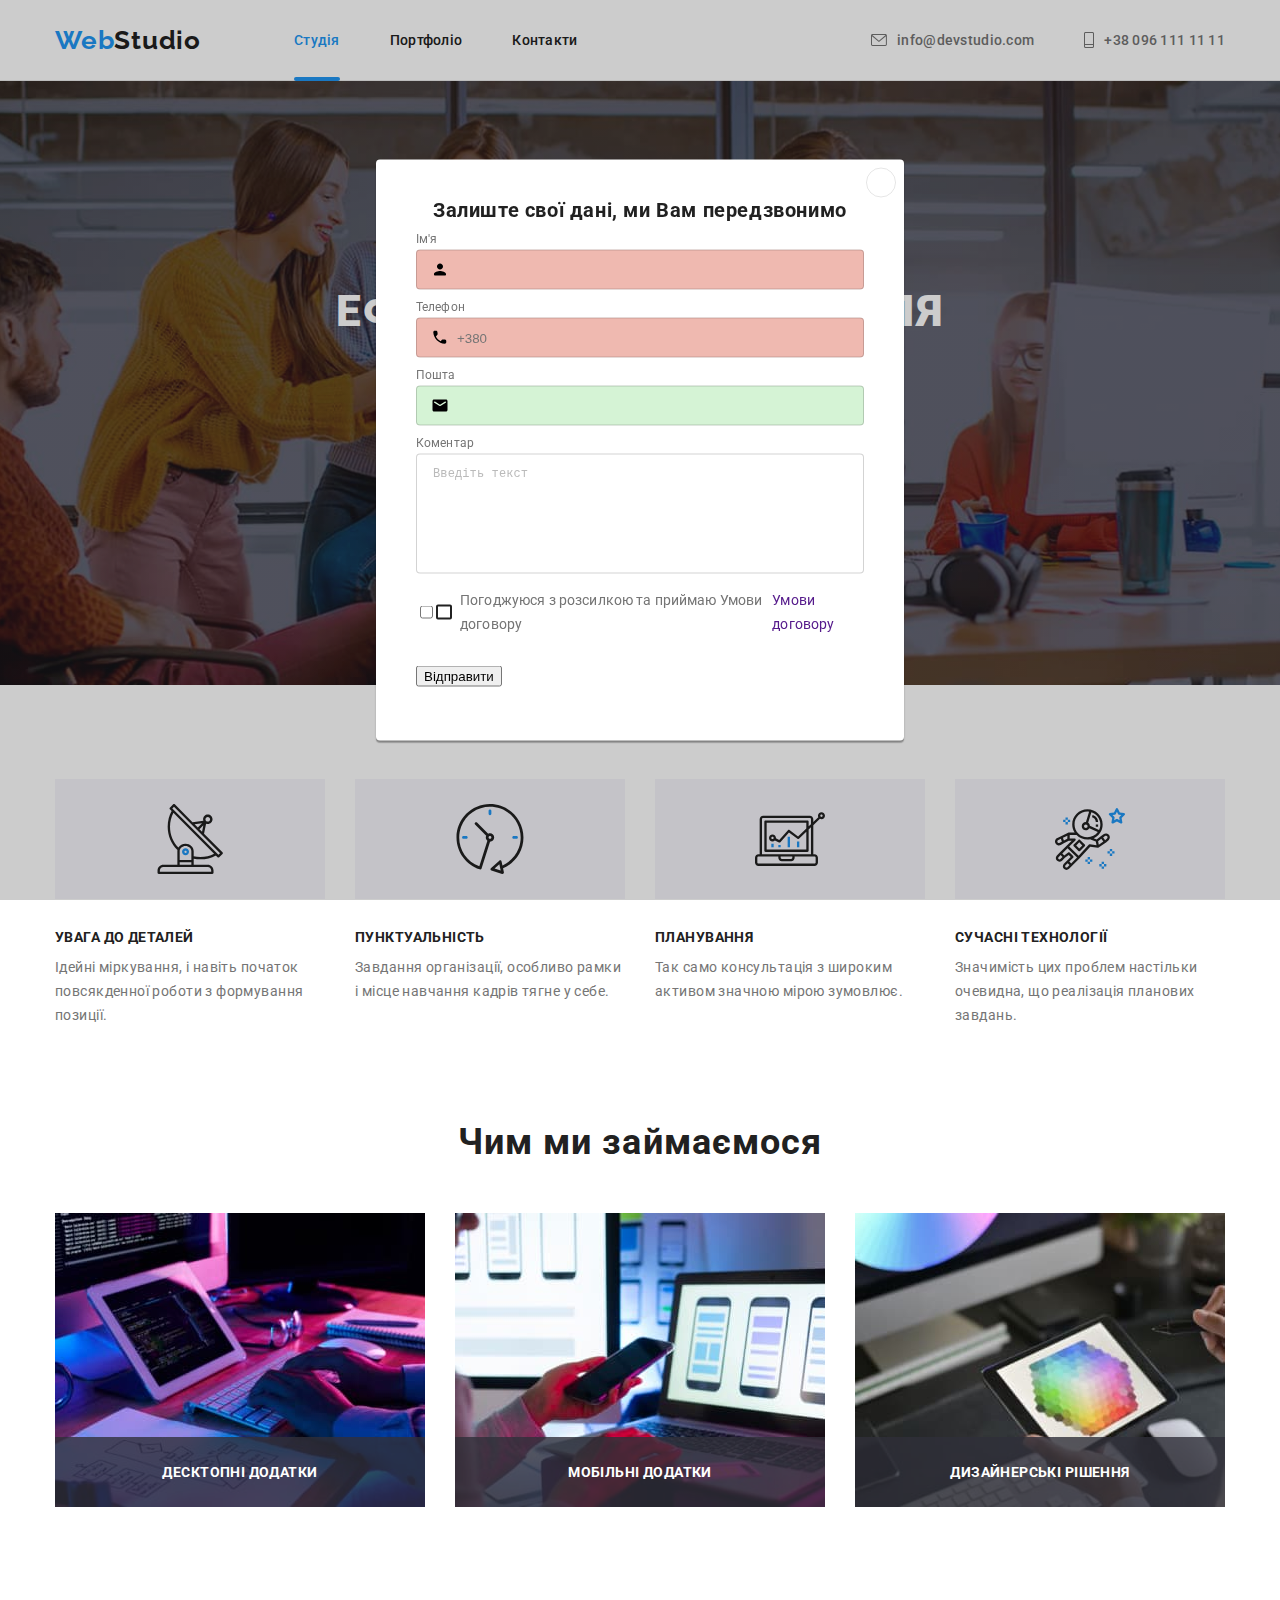
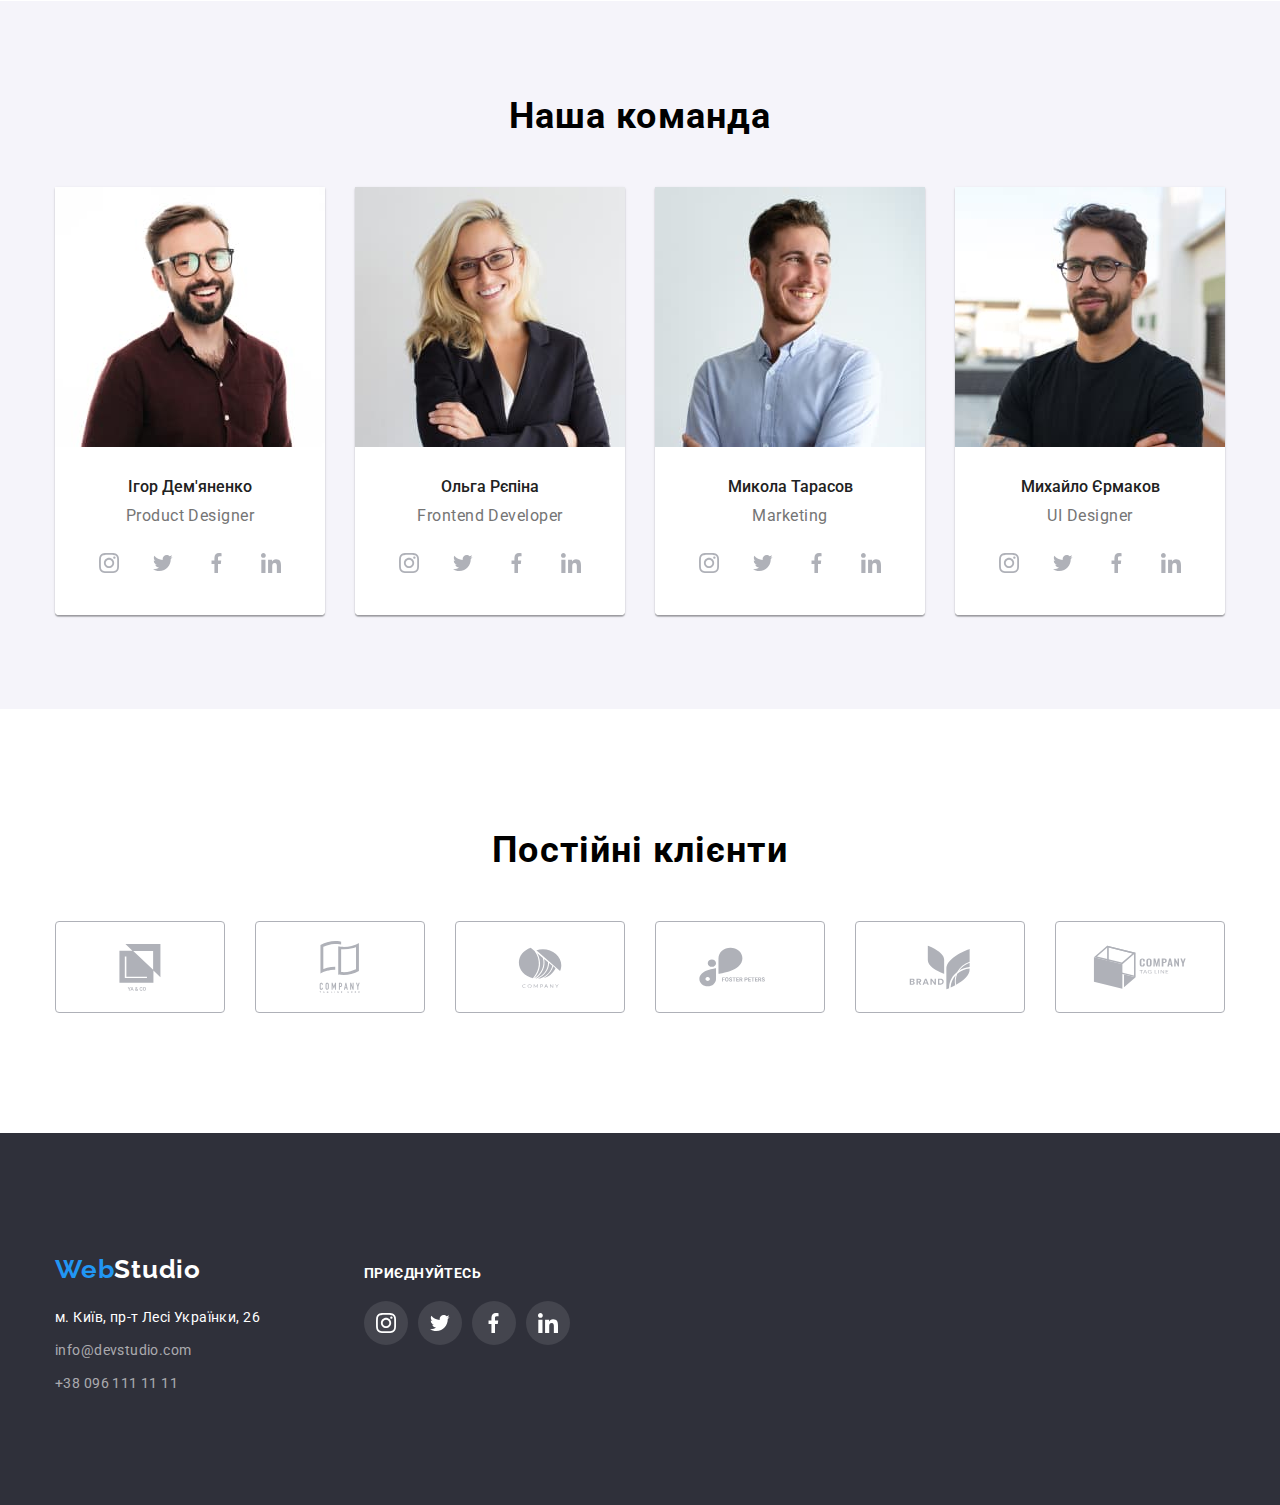
==== commit b289299f: "portfolio send added" ====
--- a/index.html
+++ b/index.html
@@ -460,8 +460,8 @@
             </div>
         </div>
     </footer>
-    <div class="backdrop " data-modal>
-        <div class="modal">
+        <div class="backdrop is-hiddens" data-modal>        
+            <div class="modal">
             <button type="button" class="modal-close" data-modal-close>
             <svg class="modal-close-icon" width="18px" height="18px">
             <use href="./images/svg-sprite.svg#icon-close-black-18dp-2-1" ></use>
@@ -469,83 +469,66 @@
             </button>
             <p class="modal-title">Залиште свої дані, ми Вам передзвонимо</p>
             <form action="" class="modal-form">
-            <label for="user-name" class="label-text">Ім'я</label>
-            <div class="input-wrap">
-                <input 
-                    type="text" 
-                    name="user-name" 
-                    id="user-name" 
-                    class="modal-input" 
-                    required
+                <div class="input-wrap">
+                    <label for="user-name" class="label-text">Ім'я</label>
+                    <input 
+                        type="text" name="user-name" id="user-name" class="modal-input" required/>
+                    <svg class="modal-icon" width="18" height="18">
+                    <use href="./images/svg-sprite.svg#icon-modalmen"></use>
+                    </svg>
+                </div>
+                <div class="input-wrap">
+                    <label for="user-phone" class="label-text">Телефон</label>
+                    <input 
+                        type="phone" 
+                        name="user-phone" 
+                        id="user-phone" 
+                        class="modal-input"
+                        required
+                        value="+380"
+                        title="+380 (50) 111-11-11"
+                        pattern="[\+]\d{3}\s[\(]\d{2}[\)]\s\d{3}[\-]\d{2}[\-]\d{2}"
+                        minlength="13"
+                        maxlength="13"
+                        />
+                    <svg class="modal-icon" width="18" height="18">
+                    <use href="./images/svg-sprite.svg#icon-modaltel"></use>
+                    </svg>
+                </div>
+                <div class="input-wrap">
+                    <label for="user-email" class="label-text">Пошта</label>
+                    <input 
+                        type="email" name="user-email" id="user-email" class="modal-input" minlength="3"/>
+                    <svg class="modal-icon" width="18" height="18">
+                    <use href="./images/svg-sprite.svg#icon-modalletter"></use>
+                    </svg>
+                </div>
+                <div class="input-wrap">
+                    <label for="user-comment" class="label-text comment">Коментар</label>
+                    <textarea 
+                        name="user-comment" id="user-comment" class="modal-input comment" placeholder="Введіть текст" ></textarea>
+                </div>
+                <div class="check-box-wrap">
+                    <input 
+                        type="checkbox" name="policy" value="Погоджуюся" id="policy" class="input-check invisible"
                     />
-                <svg class="modal-icon" width="18" height="18">
-                <use href="./images/svg-sprite.svg#icon-modalmen"></use>
-                </svg>
-            </div>
-                <label for="user-phone" class="label-text">Телефон</label>
-                <div class="input-wrap">
-                <input 
-                    type="phone" 
-                    name="user-phone" 
-                    id="user-phone" 
-                    class="modal-input"
-                    required
-                    value="+380"
-                    title="+380 (50) 111-11-11"
-                    pattern="[\+]\d{3}\s[\(]\d{2}[\)]\s\d{3}[\-]\d{2}[\-]\d{2}"
-                    minlength="13"
-                    maxlength="13"
-                    />
-                <svg class="modal-icon" width="18" height="18">
-                <use href="./images/svg-sprite.svg#icon-modaltel"></use>
-                </svg>
-            </div>
-        
-            <label for="user-email" class="label-text">Пошта</label>
-            <div class="input-wrap">
-                <input 
-                    type="email" 
-                    name="user-email" 
-                    id="user-email" 
-                    class="modal-input"
-                    minlength="3"
-                    />
-                <svg class="modal-icon" width="18" height="18">
-                <use href="./images/svg-sprite.svg#icon-modalletter"></use>
-                </svg>
-            </div>
-
-            <label for="user-comment" class="label-text comment">Коментар</label>
-            <textarea 
-                name="user-comment" 
-                id="user-comment" 
-                class="modal-input comment" 
-                placeholder="Введіть текст" ></textarea>
-            <input 
-                type="checkbox" 
-                name="policy" 
-                value="Погоджуюся з "                    
-                id="policy" 
-
-                class="modal-checkbox"/>
-            <label for="policy" class="policy">Погоджуюся з розсилкою та приймаю  Умови договору</label>
-
-            <button 
-                type="submit" 
-                class="modal-button">Відправити</button>
+                    <label 
+                        for="policy" class="check-text">
+                            <span>
+                                <svg class="icon-check" width="16" height="15">
+                                    <use href="./images/svg-sprite.svg#icon-check"></use>
+                                </svg>
+                            </span>
+                        Погоджуюся з розсилкою та приймаю  Умови договору<a href="" target="_blank" class="condition">Умови договору</a></label>
+                </div>                    
+                <button 
+                    type="submit" 
+                    class="footer-button">Відправити
+                </button>
             </form>
         </div>
     </div>
     <script src="./js/modal.js"></script>
     </body>
 </html>
-    </div>
-    </div>
-
-    <script src="./js/modal.js"></script>
-
-</body>
-</html>
-
-
-
+
--- a/css/styles.css
+++ b/css/styles.css
@@ -312,8 +312,13 @@
     margin-right: 70px;
 }
 
-/*--------------JOIN------------ */
-
+/*--------------приєднуйтесь------------ */
+.join-wrap{
+    padding-top: 72px;
+    padding-bottom: 100px;
+}
+
+.footer-soc-titel,
 .footer-soc-titel{
     color: var(--hero-text-color);
     font-weight: 700;
@@ -355,6 +360,86 @@
     background-color: var(--logo-blue-color);
 }
 
+/*--------------Підпишіться на розсилку------------ */
+.subscribe-wrap{
+    margin-left: 93px;
+    padding-top: 72px;
+    padding-bottom: 94px;
+}
+
+.subscribe-form{
+    position: relative;
+    display: flex;
+}
+
+.subscribe-input{
+    width:358px;
+    height: 50px;
+    color: rgba(255, 255, 255, 0.6);
+    background-color: transparent;
+    border: 1px solid rgba(255, 255, 255, 0.3);
+    filter: drop-shadow(0px 4px 4px rgba(0, 0, 0, 0.15));
+    border-radius: 4px;
+    margin-right: 12px;
+    padding-left: 16px;
+    padding-right: 16px;
+    outline: transparent;
+
+    transition-property: border-color;
+    transition-duration: 250ms var(--timing-function)
+}
+
+.subscribe-input::placeholder{
+    font-family: 'Roboto' sans-serif;
+    font-style: normal;
+    font-weight: 400;
+    font-size: 16px;
+    line-height: 1.25;
+    align-items: center;
+    letter-spacing: 0.03em;
+    color: rgba(255, 255, 255, 0.6);
+}
+
+.subscribe-button{
+    display: inline-block;
+    justify-content: center;
+    align-items: center;
+
+    font-family: inherit;
+    font-style: normal;
+    font-weight: 700;
+    font-size: 16px;
+    line-height: calc(30/16);
+    color: var(--hero-text-color);
+    background-color: var(--button-color);
+    letter-spacing: 0.06em;
+    flex-wrap: nowrap;
+    padding-left: 12px;
+    min-width: 200px;
+    min-height: 50px;
+    cursor: pointer;
+    border-radius: 4px;
+    border-color: transparent;
+
+    box-shadow: 0px 4px 4px rgba(0, 0, 0, 0.15);
+    transition-property:background-color;
+    transition-duration: 250ms;
+    transition-timing-function: var(--timing-function), background-color 250ms var(--timing-function);
+}
+
+.modal-close-icon{
+    position: absolute;
+    right: 28px;
+    top: 0;
+    transform: translateY(+50%);
+    fill: var(--hero-text-color)
+} 
+
+.subscribe-button:hover,
+.subscribe-button:focus{
+    color: var(--hero-text-color);
+    background-color: var(--button-acvive-color)
+}
 
 /*--------------WebStudio------------ */
 
@@ -702,7 +787,6 @@
     margin-bottom: 12px;
 }
 
-
 .modal-input {
     color: var(--input-text-lable-color);
     width: 100%;
@@ -716,7 +800,6 @@
     transition-duration: 250ms;
     transition-timing-function: var(--timing-function);
 }
-
 
 .modal-input:focus,
 .modal-input:hover{
@@ -799,7 +882,7 @@
     font-style: normal;
     font-weight: 400;
     font-size: 12px;
-    line-height: 1.17px;
+    line-height: calc(14/12);
     letter-spacing: 0.01em;
 
     resize:none;
@@ -820,7 +903,7 @@
     position: absolute;
     left: 15px;
     top: 50%;
-    transform: translateY(-50%);
+    transform: translateY(0%);
 
     transition-property: fill;
     transition-duration: 250ms;
@@ -843,16 +926,28 @@
     color: rgba(117, 117, 117, 0.5);
 
 }
-.modal-checkbox{
-    width: 16px;
-    height: 15px;
-    top: 50%;
-    transform: translateY(20%);
+
+.check-box-wrap{
     margin-bottom: 30px;
-
-}
-
-.policy{
+    display: flex;
+    justify-content: center;
+    align-items: center;
+
+}
+
+.check-box-wrap{
+    margin-bottom: 30px;
+    display: flex;
+    justify-content: center;
+    align-items: center;
+}
+
+.input-check{
+
+}
+
+
+.check-text{
     font-family: 'Roboto' sans-serif;
     font-style: normal;
     font-weight: 400;
@@ -860,6 +955,48 @@
     line-height: calc(24/14);
     letter-spacing: 0.01em;
     color: var(--input-text-lable-color);
+    
+    display: flex;
+    align-items: center;
+}
+
+.check-text span {
+    width: 16px;
+    height: 15px;
+    border: 2px solid var(--primary-text-color);
+    border-radius: 2px;
+    margin-right: 5px;
+    
+    display: flex;
+    align-items: center;
+    justify-content: center;
+    fill: transparent;
+}
+
+.input-check:checked + .check-text:before span{
+    background-color: var(--logo-blue-color);
+    border-color: transparent;
+    fill:#F5F4FA
+}
+
+.check-icon{
+
+}
+
+.check-text span{
+    width: 16px;
+    height: 15px;
+    border: solid 2px rgba(33, 33, 33, 1);
+    border-radius: 2px;
+    margin-right: 8px;
+
+    display: flex;
+    align-items: center;
+    justify-content: center;
+
+    fill: transparent;
+    transition-property: fill, background-color, border-color;
+    transition-duration: 250ms vat (--timing-function)
 }
 
 .modal-button{
@@ -878,14 +1015,22 @@
     border-color: transparent;
     padding: 10px 32px;
 
-    margin: 0 auto;
-
+    display: flex;
+    align-items: center;
+    
     box-shadow: 0px 4px 4px rgba(0, 0, 0, 0.15);
     transition-property:background-color;
     transition-duration: 250ms;
     transition-timing-function: var(--timing-function), background-color 250ms var(--timing-function);
 
 }
+
+.modal-button:hover,
+.modal-button:focus {
+    color: var(--hero-text-color);
+    background-color: var(--button-acvive-color);
+}
+
 
 .modal-form>.modal-button{
     min-width: 200px;
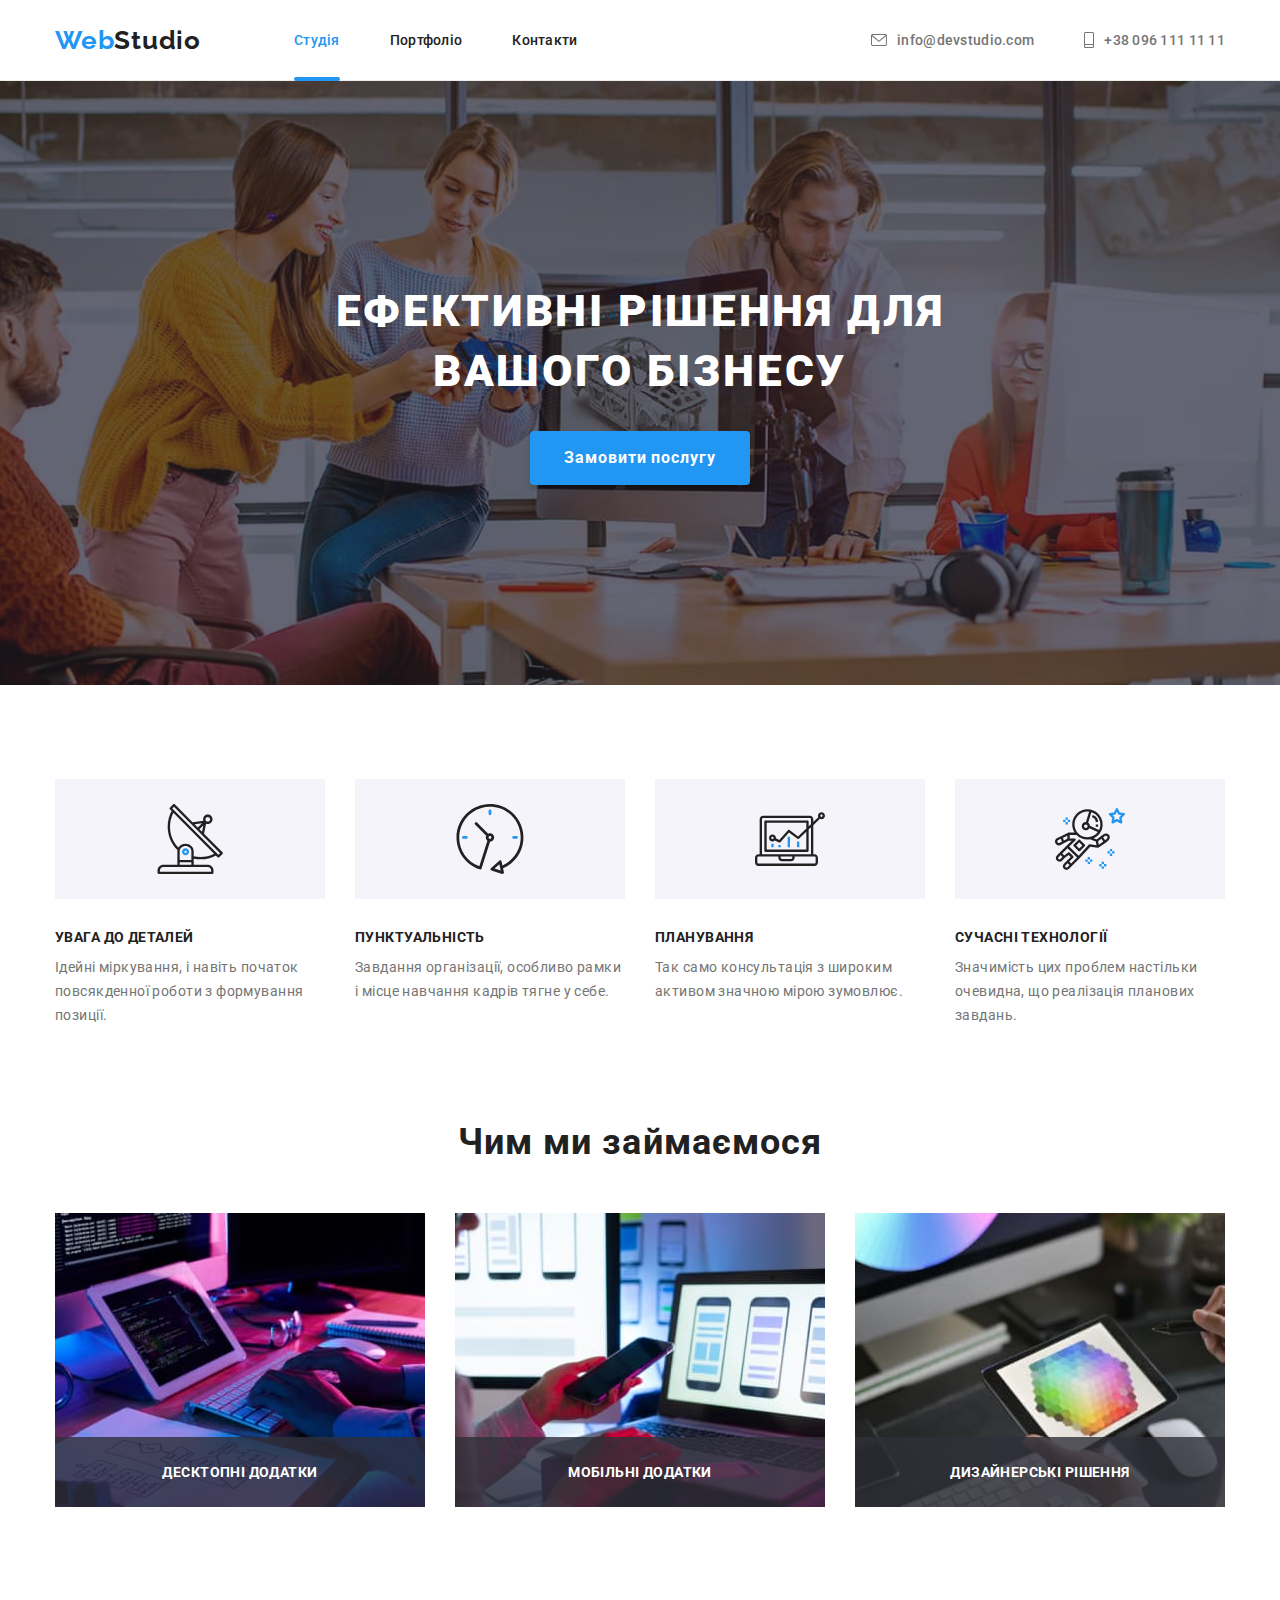
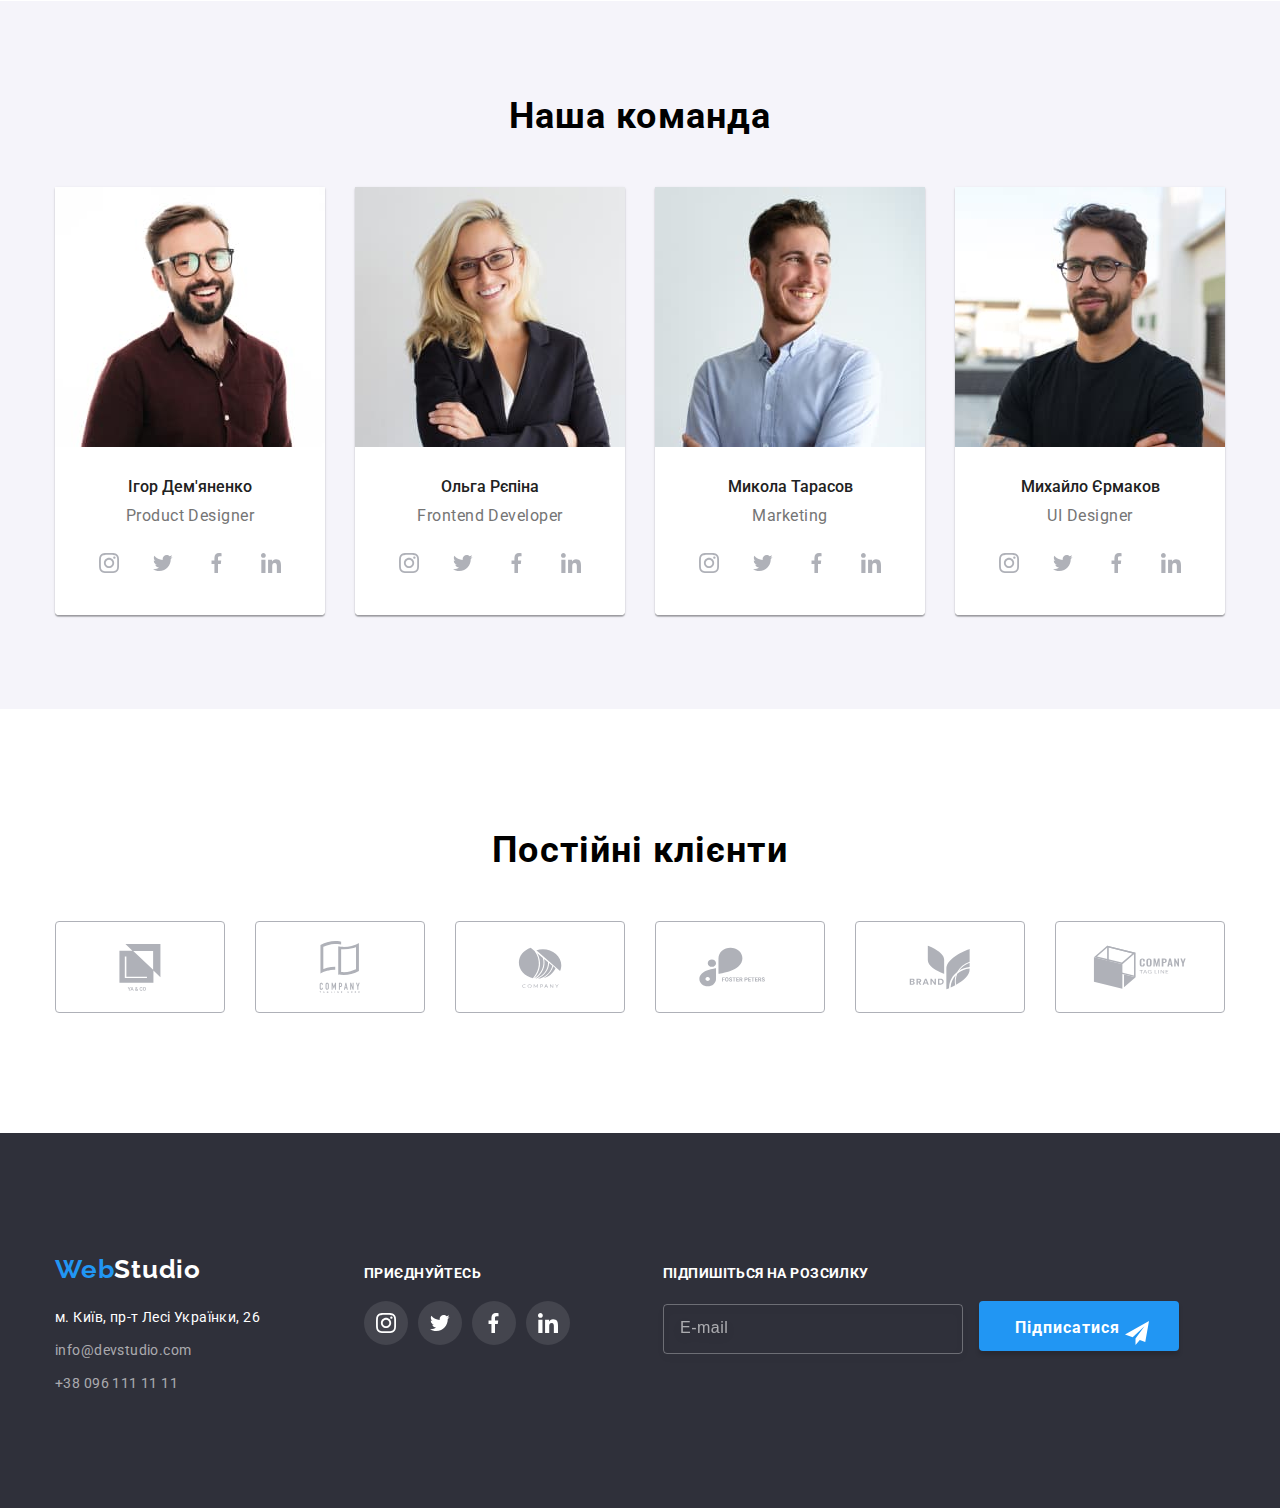
==== commit 83669fc6: "modal" ====
--- a/index.html
+++ b/index.html
@@ -391,6 +391,7 @@
         </div>
     </section>
 </main>
+
 <!--Footer -->
     <footer class="footer">
         <div class="container footer-container">
@@ -436,7 +437,7 @@
                             </a>
                         </li>
                         <li class="team-soc-item">
-                            <a href=""
+                        <a href=""
                             target="_blank"
                             rel="noopener noreferrer nofollow" 
                             class="footer-soc-link list">
@@ -458,77 +459,78 @@
                     </ul>
                 </div>
             </div>
+            <div class="subscribe-wrap">
+                <h3 class="footer-soc-titel">Підпишіться на розсилку</h3>
+                <div class="footer-input">
+                    <input type="email" placeholder="E-mail" name="email-subscribe" class="subscribe-input">
+                    <button type="submit" class="subscribe-button">Підписатися
+                        <svg class="subscribe-button-icon" width="24px" height="24px">
+                            <use href="./images/svg-sprite.svg#icon-send"></use>
+                        </svg>
+                    </button>
+                </div>
+            </div>
         </div>
     </footer>
-        <div class="backdrop is-hiddens" data-modal>        
-            <div class="modal">
-            <button type="button" class="modal-close" data-modal-close>
-            <svg class="modal-close-icon" width="18px" height="18px">
-            <use href="./images/svg-sprite.svg#icon-close-black-18dp-2-1" ></use>
-            </svg>
-            </button>
-            <p class="modal-title">Залиште свої дані, ми Вам передзвонимо</p>
-            <form action="" class="modal-form">
-                <div class="input-wrap">
-                    <label for="user-name" class="label-text">Ім'я</label>
-                    <input 
-                        type="text" name="user-name" id="user-name" class="modal-input" required/>
-                    <svg class="modal-icon" width="18" height="18">
+
+<!--MODAL WINDOW -->
+    <div class="backdrop is-hidden" data-modal>      
+        <div class="modal">
+        <button type="button" class="modal-close" data-modal-close>
+        <svg class="modal-close-icon" width="18px" height="18px">
+            <use href="./images/svg-sprite.svg#icon-close"></use>
+        </svg>
+        </button>
+        <p class="modal-title">Залиште свої дані, ми Вам передзвонимо</p>
+        <form action="" class="modal-form">
+            <div class="input-wrap">
+                <label for="user-name" class="label-text">Ім'я</label>
+                <input 
+                    type="text" name="user-name" id="user-name" class="modal-input" required/>
+                <svg class="modal-icon" width="18" height="18">
                     <use href="./images/svg-sprite.svg#icon-modalmen"></use>
-                    </svg>
-                </div>
-                <div class="input-wrap">
-                    <label for="user-phone" class="label-text">Телефон</label>
-                    <input 
-                        type="phone" 
-                        name="user-phone" 
-                        id="user-phone" 
-                        class="modal-input"
-                        required
-                        value="+380"
-                        title="+380 (50) 111-11-11"
-                        pattern="[\+]\d{3}\s[\(]\d{2}[\)]\s\d{3}[\-]\d{2}[\-]\d{2}"
-                        minlength="13"
-                        maxlength="13"
-                        />
-                    <svg class="modal-icon" width="18" height="18">
+                </svg>
+            </div>
+            <div class="input-wrap">
+                <label for="user-phone" class="label-text">Телефон</label>
+                <input type="phone" name="user-phone" id="user-phone" class="modal-input">
+                <svg class="modal-icon" width="18" height="18">
                     <use href="./images/svg-sprite.svg#icon-modaltel"></use>
-                    </svg>
-                </div>
-                <div class="input-wrap">
-                    <label for="user-email" class="label-text">Пошта</label>
-                    <input 
-                        type="email" name="user-email" id="user-email" class="modal-input" minlength="3"/>
-                    <svg class="modal-icon" width="18" height="18">
+                </svg>
+            </div>
+            <div class="input-wrap">
+                <label for="user-email" class="label-text">Пошта</label>
+                <input 
+                    type="email" name="user-email" id="user-email" class="modal-input" minlength="3"/>
+                <svg class="modal-icon" width="18" height="18">
                     <use href="./images/svg-sprite.svg#icon-modalletter"></use>
-                    </svg>
-                </div>
-                <div class="input-wrap">
-                    <label for="user-comment" class="label-text comment">Коментар</label>
-                    <textarea 
-                        name="user-comment" id="user-comment" class="modal-input comment" placeholder="Введіть текст" ></textarea>
-                </div>
-                <div class="check-box-wrap">
-                    <input 
+                </svg>
+            </div>
+            <div class="input-wrap">
+                <label for="user-comment" class="label-text comment">Коментар</label>
+                <textarea 
+                    name="user-comment" id="user-comment" class="modal-input comment" placeholder="Введіть текст" ></textarea>
+            </div>
+            <div class="check-box-wrap">
+                <input 
                         type="checkbox" name="policy" value="Погоджуюся" id="policy" class="input-check invisible"
-                    />
-                    <label 
+                />
+                <label 
                         for="policy" class="check-text">
                             <span>
                                 <svg class="icon-check" width="16" height="15">
                                     <use href="./images/svg-sprite.svg#icon-check"></use>
                                 </svg>
                             </span>
-                        Погоджуюся з розсилкою та приймаю  Умови договору<a href="" target="_blank" class="condition">Умови договору</a></label>
-                </div>                    
-                <button 
-                    type="submit" 
-                    class="footer-button">Відправити
-                </button>
-            </form>
-        </div>
+                    Погоджуюся з розсилкою та приймаю <a href="" target="_blank" class="condition"> Умови договору</a></label>
+            </div>                    
+            <button 
+                type="submit" 
+                class="modal-button">Відправити
+            </button>
+        </form>
     </div>
     <script src="./js/modal.js"></script>
-    </body>
+</body>
 </html>
 
--- a/css/styles.css
+++ b/css/styles.css
@@ -271,6 +271,8 @@
 .footer-container {
     display: flex;
     align-items: baseline;
+    margin-left:auto ;
+    margin-right: auto;
 }
 
 /*--------------CONTACTS--------------*/
@@ -373,7 +375,7 @@
 }
 
 .subscribe-input{
-    width:358px;
+    width:300px;
     height: 50px;
     color: rgba(255, 255, 255, 0.6);
     background-color: transparent;
@@ -386,7 +388,13 @@
     outline: transparent;
 
     transition-property: border-color;
-    transition-duration: 250ms var(--timing-function)
+    transition-duration: 250ms;
+    transition-timing-function: var (--timing-function)
+}
+
+.subscribe-input:hover,
+.subscribe-input:focus{
+    border-color: var(--hover-focus-color)
 }
 
 .subscribe-input::placeholder{
@@ -424,19 +432,17 @@
     box-shadow: 0px 4px 4px rgba(0, 0, 0, 0.15);
     transition-property:background-color;
     transition-duration: 250ms;
-    transition-timing-function: var(--timing-function), background-color 250ms var(--timing-function);
-}
-
-.modal-close-icon{
-    position: absolute;
+    transition-timing-function: var(--timing-function)
+}
+
+.subscribe-button-icon{
     right: 28px;
-    top: 0;
     transform: translateY(+50%);
-    fill: var(--hero-text-color)
-} 
-
-.subscribe-button:hover,
-.subscribe-button:focus{
+    fill:var(--hero-text-color)
+}
+
+.submit-button:hover,
+.submit-button:focus{
     color: var(--hero-text-color);
     background-color: var(--button-acvive-color)
 }
@@ -772,78 +778,10 @@
     transition: transform 250ms  var(--timing-function);
 }
 
-.modal-title{
-    color: var(--primary-text-color);
-    font-family:'Roboto'sans-serif;
-    font-style: bold;
-    font-size: 20px;
-    font-weight: 700;
-    line-height: calc(23/20);
-    line-height: 100%;
-    letter-spacing: 0.03em;
-
-    text-align: center;
-    margin-top: 0;
-    margin-bottom: 12px;
-}
-
-.modal-input {
-    color: var(--input-text-lable-color);
-    width: 100%;
-    height: 40px;
-    border: 1px solid var(--input-border);
-    border-radius: 4px;
-    padding-left: 40px;
-    outline: transparent;
-
-    transition-property: border-color;
-    transition-duration: 250ms;
-    transition-timing-function: var(--timing-function);
-}
-
-.modal-input:focus,
-.modal-input:hover{
-    border-color: var(--logo-blue-color);
-    fill: var(--logo-blue-color);
-
-}
-
-.modal-input:focus+.modal-icon,
-.modal-input:hover+.modal-icon{
-    fill: var(--logo-blue-color);
-}
-
-.modal-input::placeholder{
-    font-size: 12px;
-    font-weight: 400;
-    letter-spacing: 1%;
-    color: rgba(117, 117, 117, 0.5);
-}
-
-.modal-input:not(:focus):not(:placeholder-shown):valid {
-    background-color: rgba(176, 232, 176, 0.535);
-}
-
-.modal-input:not(:focus):not(:placeholder-shown):invalid {
-    background-color: rgba(225, 124, 106, 0.535);
-}
-
-.label-text{
-    color: var(--input-text-lable-color);
-    font-family: 'Roboto' sans-serif;
-    font-style: normal;
-    font-weight: 400;
-    font-size: 12px;
-    line-height: calc(14/12);
-    letter-spacing: 0.01em;
-
-    display: block;
-    margin-bottom: 4px;
-}
-
 .backdrop.is-hidden .modal{
     transform: translate(-50%, -50%) scale(0);
 }
+
 
 .modal-close{
     display: flex;
@@ -869,9 +807,82 @@
     fill:var(--hover-focus-color);
 }
 
+.backdrop.is-hidden{
+    opacity: 0;
+    visibility: hidden;
+    pointer-events: none;
+}
+
+.modal-title{
+    color: var(--primary-text-color);
+    font-family:'Roboto'sans-serif;
+    font-style: bold;
+    font-size: 20px;
+    font-weight: 700;
+    line-height: calc(23/20);
+    line-height: 100%;
+    letter-spacing: 0.03em;
+
+    text-align: center;
+    margin-top: 0;
+    margin-bottom: 12px;
+}
+
 .input-wrap{
     position: relative;
     margin-bottom: 10px;
+}
+
+.label-text{
+    color: var(--input-text-lable-color);
+    font-family: 'Roboto' sans-serif;
+    font-style: normal;
+    font-weight: 400;
+    font-size: 12px;
+    line-height: calc(14/12);
+    letter-spacing: 0.01em;
+
+    display: block;
+    margin-bottom: 4px;
+}
+
+.modal-input {
+    color: var(--input-text-lable-color);
+    width: 100%;
+    height: 40px;
+    border: 1px solid var(--input-border);
+    border-radius: 4px;
+    padding-left: 40px;
+    outline: transparent;
+
+    transition-property: border-color;
+    transition-duration: 250ms var(--timing-function);
+}
+
+.modal-input:focus,
+.modal-input:hover{
+    border-color: var(--logo-blue-color);
+    fill: var(--logo-blue-color);
+
+}
+
+.modal-input:focus+.modal-icon,
+.modal-input:hover+.modal-icon{
+    fill: var(--logo-blue-color);
+}
+
+.modal-input::placeholder{
+    font-size: 12px;
+    font-weight: 400;
+    letter-spacing: 1%;
+    color: rgba(117, 117, 117, 0.5);
+}
+
+.modal-input:focus,
+.modal-input:hover,
+.subscribe-input:hover,
+.subscribe-input:focus{
+    border-color: var(--logo-blue-color);
 }
 
 .modal-input.comment{
@@ -910,12 +921,6 @@
     transition-timing-function: var(--timing-function);
 }
 
-.backdrop.is-hidden{
-    opacity: 0;
-    visibility: hidden;
-    pointer-events: none;
-}
-
 .modal-input.comment::placeholder{
     font-family: 'Roboto' sans-serif;
     font-style: normal;
@@ -942,10 +947,14 @@
     align-items: center;
 }
 
-.input-check{
-
-}
-
+.invisible{
+    position: absolute;
+    width: 1px;
+    height: 1px;
+    margin: -1px;
+    border: 0;
+    padding: 0
+}
 
 .check-text{
     font-family: 'Roboto' sans-serif;
@@ -973,15 +982,17 @@
     fill: transparent;
 }
 
-.input-check:checked + .check-text:before span{
+.input-check:checked + .check-text span{
     background-color: var(--logo-blue-color);
     border-color: transparent;
-    fill:#F5F4FA
-}
-
-.check-icon{
-
-}
+    fill:#ffffff
+}
+
+.input-checkbox:focus + .checkbox-text span{
+border-color: var(--logo-blue-color);
+fill:#ffffff 
+}
+
 
 .check-text span{
     width: 16px;
@@ -1014,9 +1025,8 @@
     border-radius: 4px;
     border-color: transparent;
     padding: 10px 32px;
-
-    display: flex;
-    align-items: center;
+    text-align: center;
+    margin: 0px auto;
     
     box-shadow: 0px 4px 4px rgba(0, 0, 0, 0.15);
     transition-property:background-color;
@@ -1039,8 +1049,24 @@
     align-items: center;
 }
 
+.condition{
+    color: #2196f3;
+    margin-left: 7px;
+    text-decoration: underline;
+}
+
 .modal-close-icon{
-    width: 18px;
+    fill:rgba(0, 0, 0, 1);
+
+    transition-property: fill;
+    transition-duration: 250ms;
+    transition-timing-function: var(--timing-function);
+}
+
+.modal-close-icon:hover, 
+.modal-close-icon:focus {
+    fill: var(--logo-blue-color);
+    border-color: var(--logo-blue-color);
 }
 
 
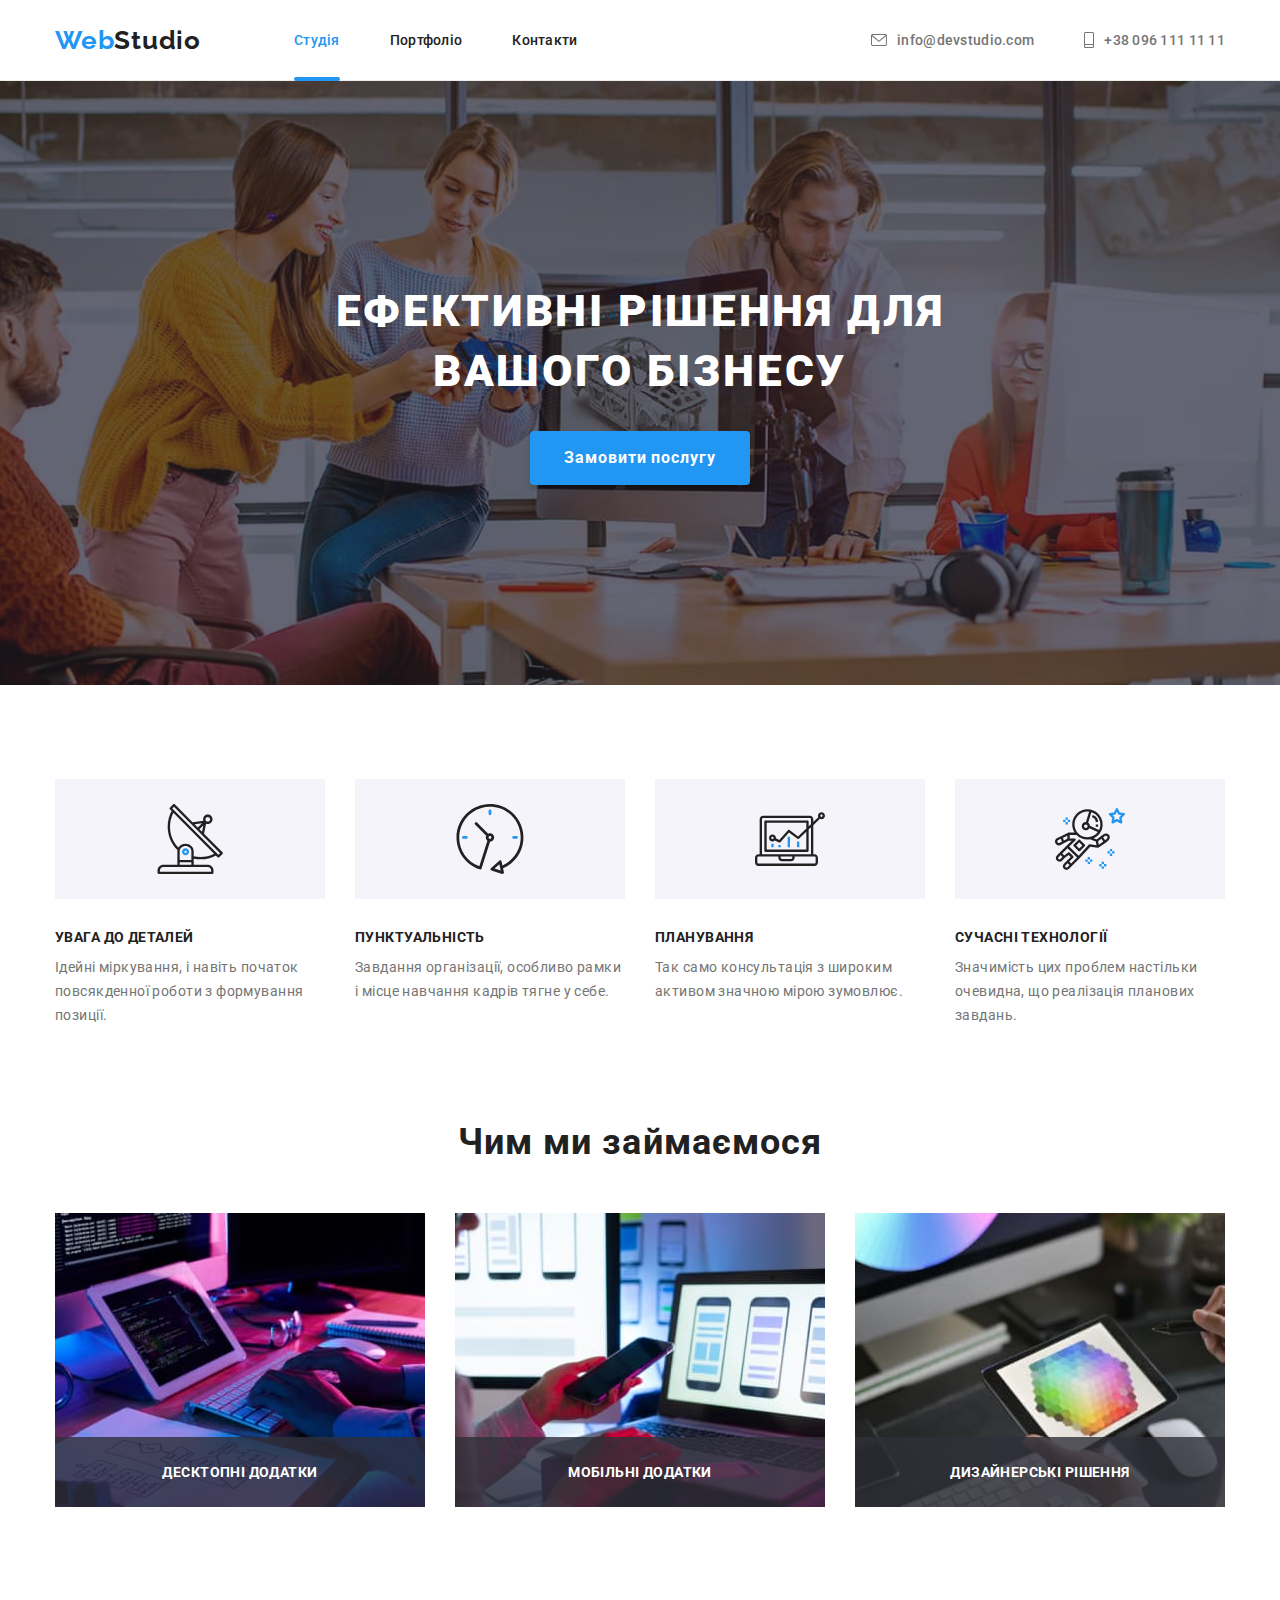
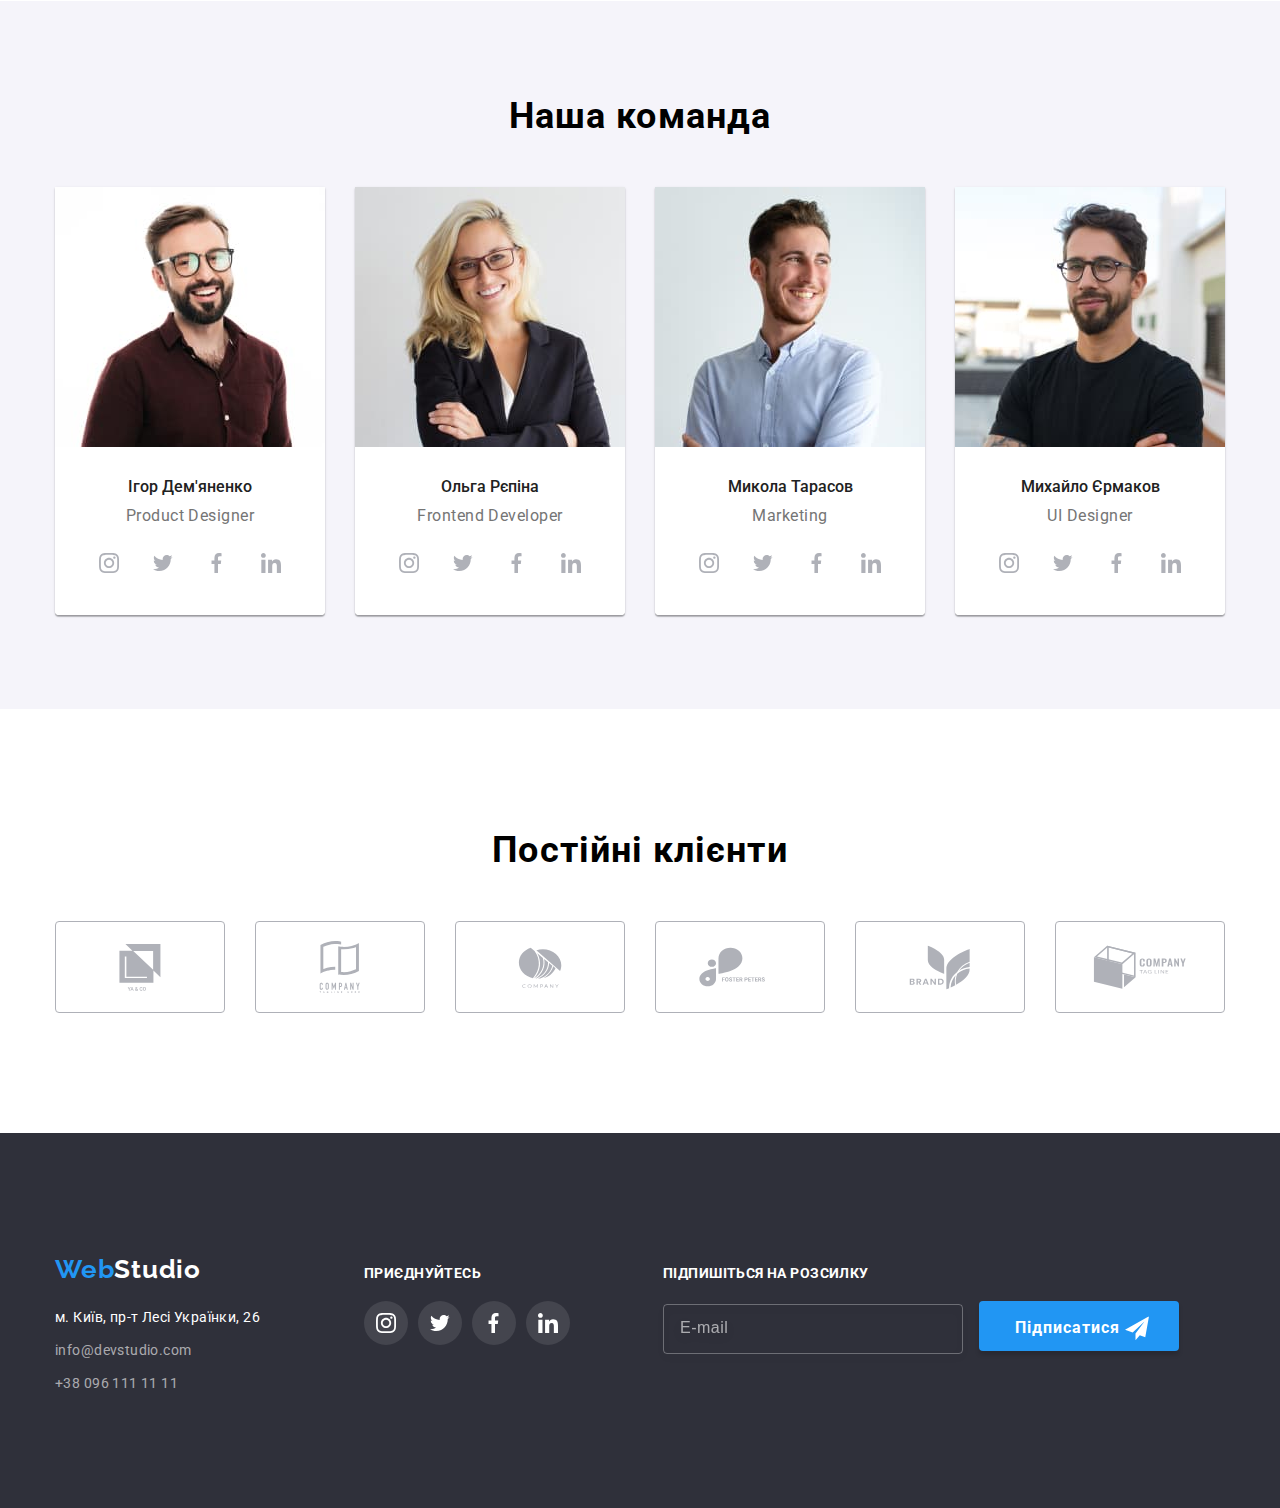
==== commit c3628eeb: "Update index.html" ====
--- a/index.html
+++ b/index.html
@@ -476,59 +476,60 @@
 <!--MODAL WINDOW -->
     <div class="backdrop is-hidden" data-modal>      
         <div class="modal">
-        <button type="button" class="modal-close" data-modal-close>
-        <svg class="modal-close-icon" width="18px" height="18px">
-            <use href="./images/svg-sprite.svg#icon-close"></use>
-        </svg>
-        </button>
-        <p class="modal-title">Залиште свої дані, ми Вам передзвонимо</p>
-        <form action="" class="modal-form">
-            <div class="input-wrap">
-                <label for="user-name" class="label-text">Ім'я</label>
-                <input 
-                    type="text" name="user-name" id="user-name" class="modal-input" required/>
-                <svg class="modal-icon" width="18" height="18">
-                    <use href="./images/svg-sprite.svg#icon-modalmen"></use>
-                </svg>
-            </div>
-            <div class="input-wrap">
-                <label for="user-phone" class="label-text">Телефон</label>
-                <input type="phone" name="user-phone" id="user-phone" class="modal-input">
-                <svg class="modal-icon" width="18" height="18">
-                    <use href="./images/svg-sprite.svg#icon-modaltel"></use>
-                </svg>
-            </div>
-            <div class="input-wrap">
-                <label for="user-email" class="label-text">Пошта</label>
-                <input 
-                    type="email" name="user-email" id="user-email" class="modal-input" minlength="3"/>
-                <svg class="modal-icon" width="18" height="18">
-                    <use href="./images/svg-sprite.svg#icon-modalletter"></use>
-                </svg>
-            </div>
-            <div class="input-wrap">
-                <label for="user-comment" class="label-text comment">Коментар</label>
-                <textarea 
-                    name="user-comment" id="user-comment" class="modal-input comment" placeholder="Введіть текст" ></textarea>
-            </div>
-            <div class="check-box-wrap">
-                <input 
-                        type="checkbox" name="policy" value="Погоджуюся" id="policy" class="input-check invisible"
-                />
-                <label 
-                        for="policy" class="check-text">
-                            <span>
-                                <svg class="icon-check" width="16" height="15">
-                                    <use href="./images/svg-sprite.svg#icon-check"></use>
-                                </svg>
-                            </span>
-                    Погоджуюся з розсилкою та приймаю <a href="" target="_blank" class="condition"> Умови договору</a></label>
-            </div>                    
-            <button 
-                type="submit" 
-                class="modal-button">Відправити
+            <button type="button" class="modal-close" data-modal-close>
+            <svg class="modal-close-icon" width="18px" height="18px">
+                <use href="./images/svg-sprite.svg#icon-close"></use>
+            </svg>
             </button>
-        </form>
+            <p class="modal-title">Залиште свої дані, ми Вам передзвонимо</p>
+            <form action="" class="modal-form">
+                <div class="input-wrap">
+                    <label for="user-name" class="label-text">Ім'я</label>
+                    <input 
+                        type="text" name="user-name" id="user-name" class="modal-input" required/>
+                    <svg class="modal-icon" width="18" height="18">
+                        <use href="./images/svg-sprite.svg#icon-modalmen"></use>
+                    </svg>
+                </div>
+                <div class="input-wrap">
+                    <label for="user-phone" class="label-text">Телефон</label>
+                    <input type="phone" name="user-phone" id="user-phone" class="modal-input">
+                    <svg class="modal-icon" width="18" height="18">
+                        <use href="./images/svg-sprite.svg#icon-modaltel"></use>
+                    </svg>
+                </div>
+                <div class="input-wrap">
+                    <label for="user-email" class="label-text">Пошта</label>
+                    <input 
+                        type="email" name="user-email" id="user-email" class="modal-input" minlength="3"/>
+                    <svg class="modal-icon" width="18" height="18">
+                        <use href="./images/svg-sprite.svg#icon-modalletter"></use>
+                    </svg>
+                </div>
+                <div class="input-wrap">
+                    <label for="user-comment" class="label-text comment">Коментар</label>
+                    <textarea 
+                        name="user-comment" id="user-comment" class="modal-input comment" placeholder="Введіть текст" ></textarea>
+                </div>
+                <div class="check-box-wrap">
+                    <input 
+                            type="checkbox" name="policy" value="Погоджуюся" id="policy" class="input-check invisible"
+                    />
+                    <label 
+                            for="policy" class="check-text">
+                                <span>
+                                    <svg class="icon-check" width="16" height="15">
+                                        <use href="./images/svg-sprite.svg#icon-check"></use>
+                                    </svg>
+                                </span>
+                        Погоджуюся з розсилкою та приймаю <a href="" target="_blank" class="condition"> Умови договору</a></label>
+                </div>                    
+                <button 
+                    type="submit" 
+                    class="modal-button">Відправити
+                </button>
+            </form>
+        </div>
     </div>
     <script src="./js/modal.js"></script>
 </body>
--- a/css/styles.css
+++ b/css/styles.css
@@ -432,21 +432,20 @@
     box-shadow: 0px 4px 4px rgba(0, 0, 0, 0.15);
     transition-property:background-color;
     transition-duration: 250ms;
-    transition-timing-function: var(--timing-function)
+    transition-timing-function: var(--timing-function), background-color 250ms var(--timing-function);
+}
+
+.subscribe-button:hover,
+.subscribe-button:focus{
+    color: var(--hero-text-color);
+    background-color: var(--button-acvive-color);
 }
 
 .subscribe-button-icon{
-    right: 28px;
-    transform: translateY(+50%);
+    position: relative;
+    transform: translateY(+30%);
     fill:var(--hero-text-color)
 }
-
-.submit-button:hover,
-.submit-button:focus{
-    color: var(--hero-text-color);
-    background-color: var(--button-acvive-color)
-}
-
 /*--------------WebStudio------------ */
 
 /*hero*/
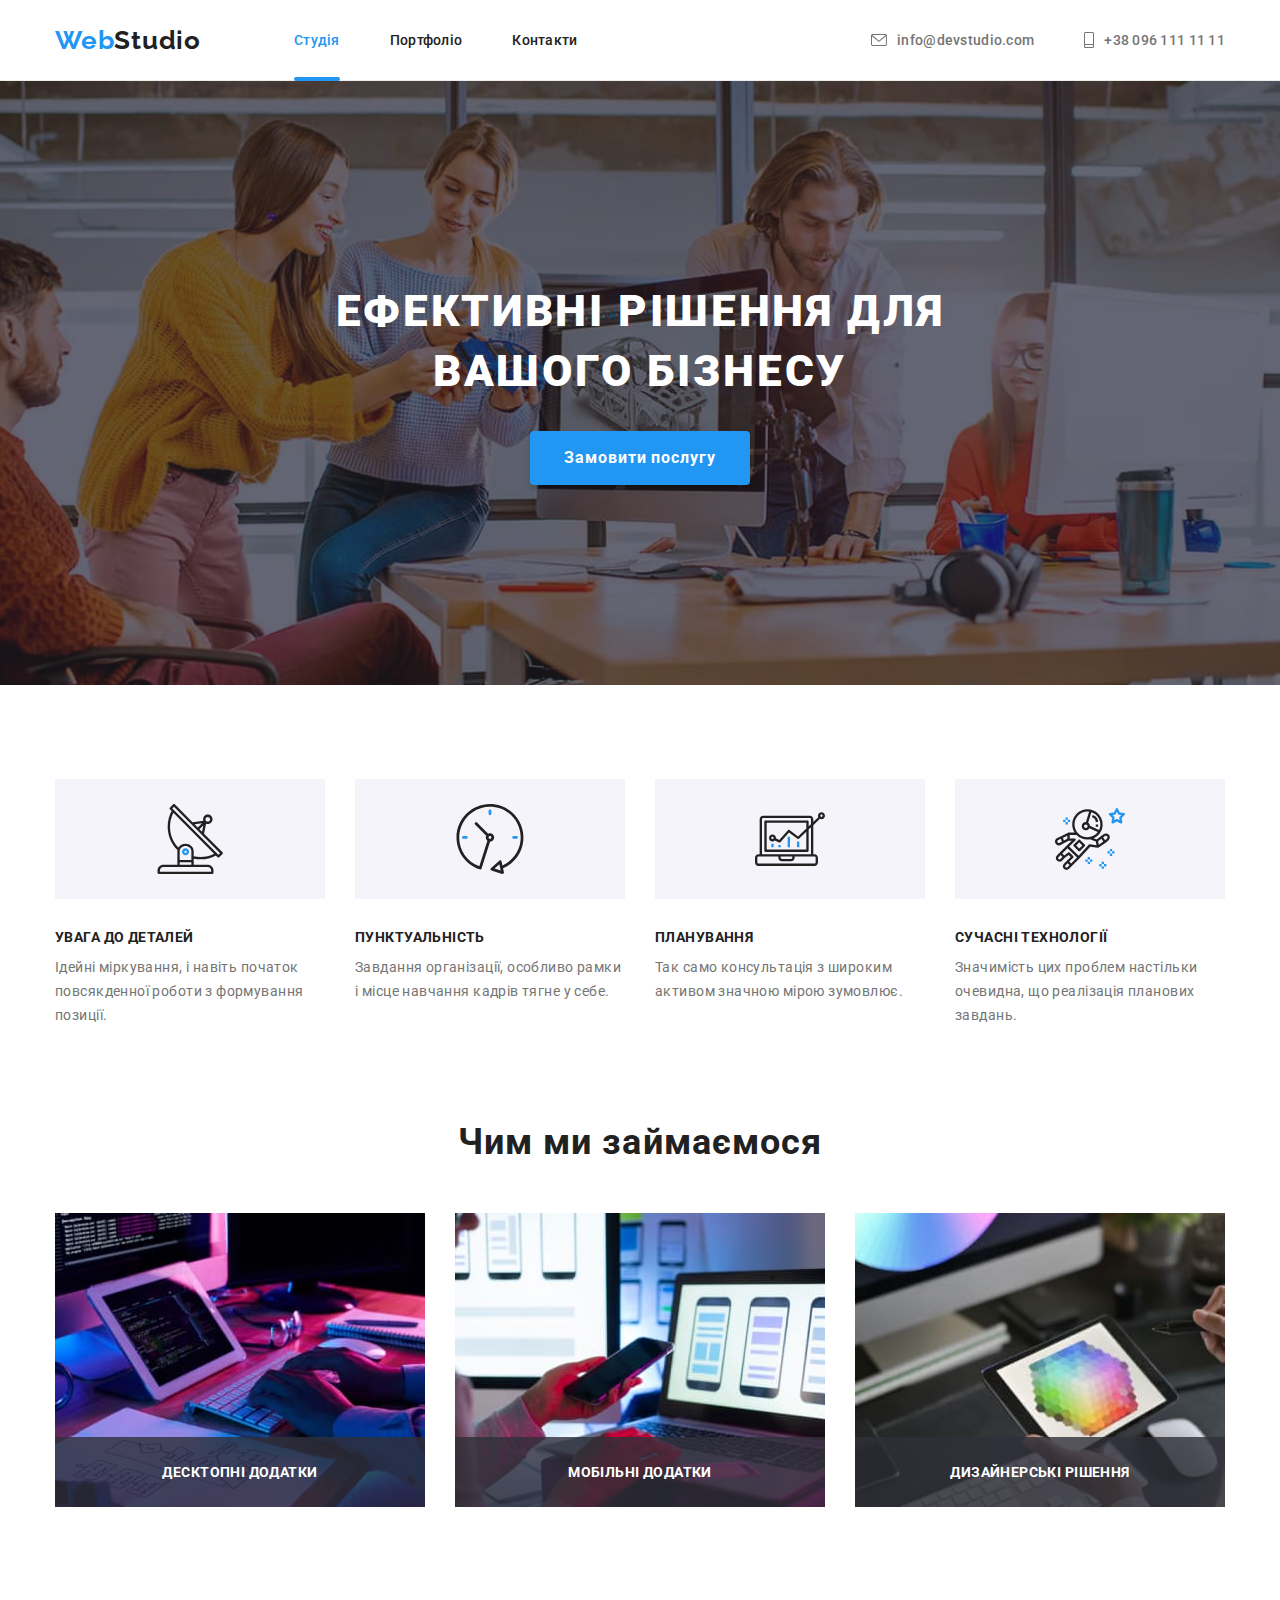
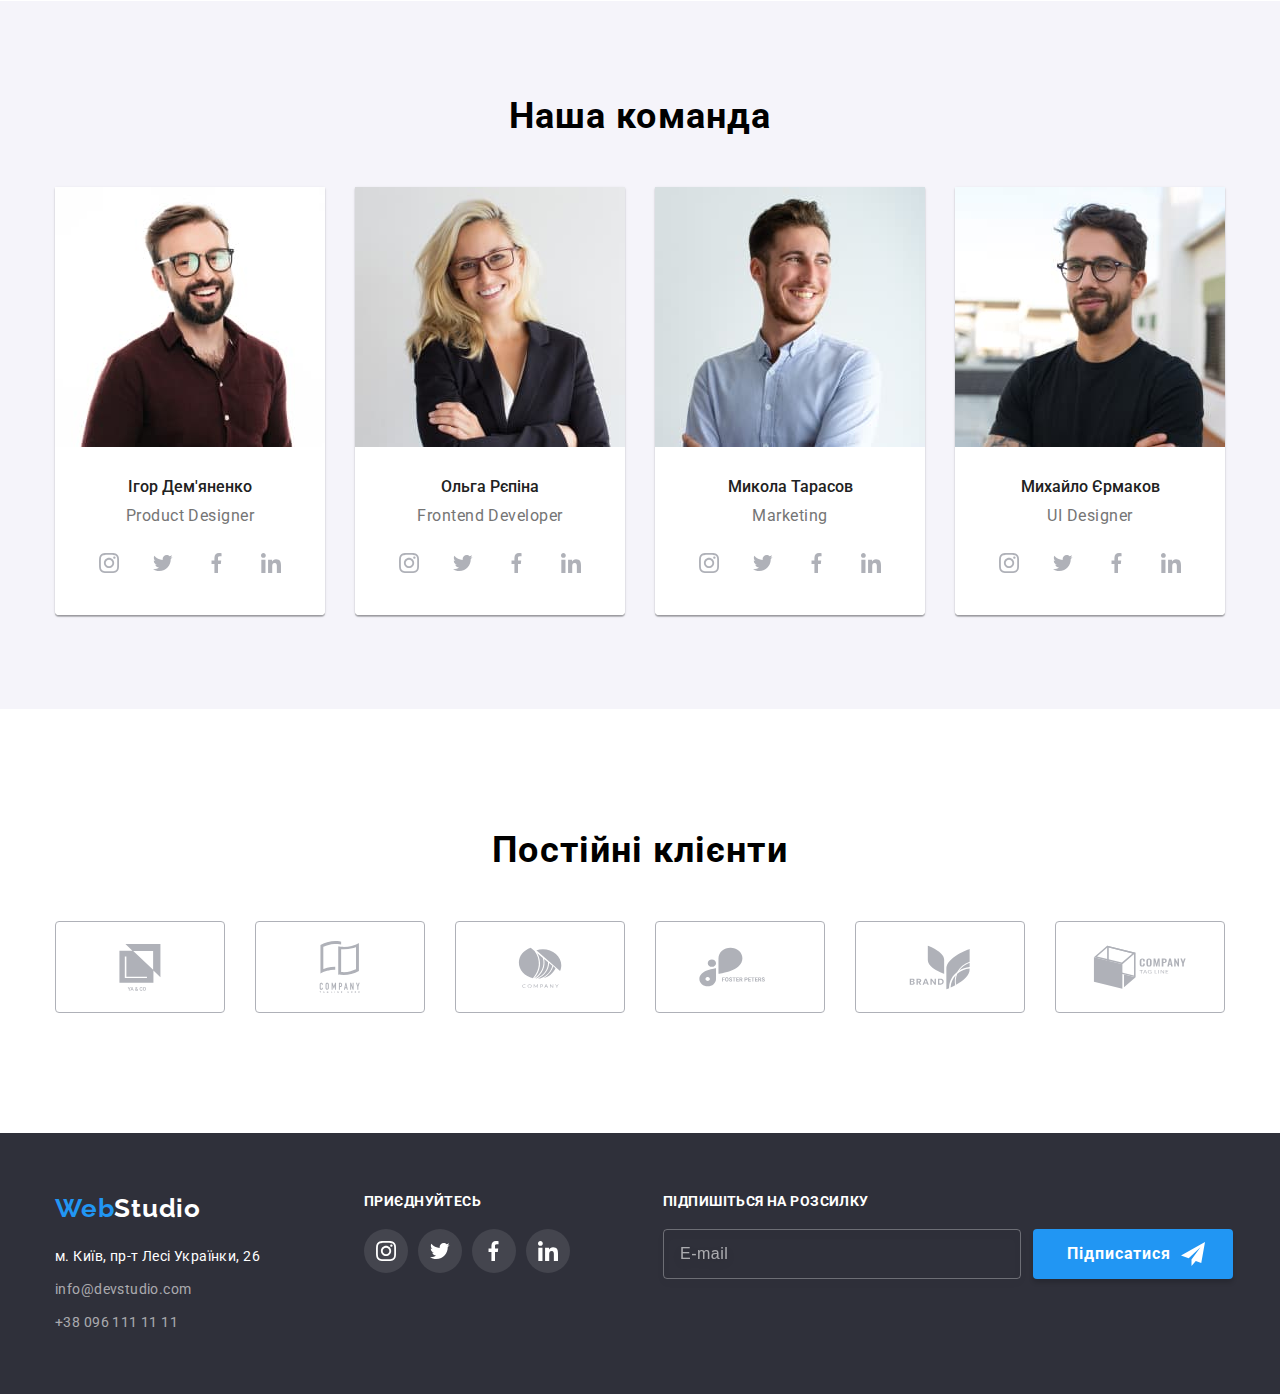
==== commit 89cd71b6: "visually-hidden" ====
--- a/index.html
+++ b/index.html
@@ -395,80 +395,76 @@
 <!--Footer -->
     <footer class="footer">
         <div class="container footer-container">
-            <div class="contact-wrap">
-                <div class="footer-contact ">
-                    <a href="./index.html" class="logo-link link">Web<span class="logo-accent-white">Studio</span></a>
-                    <address class="footer-address">
-                        <ul class="footer-list list">
-                            <li class="address-item">
-                                <a href="https://goo.gl/maps/D7AYQbpJmKxiP5Zv7"
-                                target="_blank"
-                                rel="noopener noreferrer nofollow" class="link-address-address link"
-                                >м. Київ, пр-т Лесі Українки, 26</a>
-                            </li>
-                            <li class="address-item"><a href="mailto:info@devstudio.com" class="link-address link">info@devstudio.com</a></li>
-                            <li class="address-item"><a href="tel:+380961111111" class="link-address link call">+38 096 111 11 11</a></li>
-                        </ul>
-                    </address>
-                </div>
+            <div class="footer-contact">
+                <a href="./index.html" class="logo-link link">Web<span class="logo-accent-white">Studio</span></a>
+                <address class="footer-address">
+                    <ul class="footer-list list">
+                        <li class="address-item">
+                            <a href="https://goo.gl/maps/D7AYQbpJmKxiP5Zv7"
+                            target="_blank"
+                            rel="noopener noreferrer nofollow" class="link-address-address link"
+                            >м. Київ, пр-т Лесі Українки, 26</a>
+                        </li>
+                        <li class="address-item"><a href="mailto:info@devstudio.com" class="link-address link">info@devstudio.com</a></li>
+                        <li class="address-item"><a href="tel:+380961111111" class="link-address link call">+38 096 111 11 11</a></li>
+                    </ul>
+                </address>            
             </div>
-            <div class="join-wrap">
-                <div class="footer-join">
-                    <h3 class="footer-soc-titel">приєднуйтесь</h3>
-                    <ul class="footer-soc-list list">
-                        <li class="footer-soc-item">
-                            <a href=""
-                            target="_blank"
-                            rel="noopener noreferrer nofollow" 
-                            class="footer-soc-link list">
-                                <svg class="clints-soc-icon" width="20" height="20">
-                                    <use href="./images/symbol-defs.svg#icon-Team1"></use>
-                                </svg>
-                            </a>
-                        </li>
-                        <li class="team-soc-item">
-                            <a href=""
-                            target="_blank"
-                            rel="noopener noreferrer nofollow" 
-                            class="footer-soc-link list">
-                                <svg class="clints-soc-icon" width="20" height="20">
-                                    <use href="./images/symbol-defs.svg#icon-Team2"></use>
-                                </svg>
-                            </a>
-                        </li>
-                        <li class="team-soc-item">
+            <div class="footer-join">
+                <p class="footer-soc-titel">приєднуйтесь</p>
+                <ul class="footer-soc-list list">
+                    <li class="footer-soc-item">
                         <a href=""
-                            target="_blank"
-                            rel="noopener noreferrer nofollow" 
-                            class="footer-soc-link list">
-                                <svg class="clints-soc-icon" width="20" height="20">
-                                    <use href="./images/symbol-defs.svg#icon-Team3"></use>
-                                </svg>
-                            </a>
-                        </li>
-                        <li class="team-soc-item">
-                            <a href=""
-                            target="_blank"
-                            rel="noopener noreferrer nofollow" 
-                            class="footer-soc-link list">
-                                <svg class="clints-soc-icon" width="20" height="20">
-                                    <use href="./images/symbol-defs.svg#icon-Team4"></use>
-                                </svg>
-                            </a>
-                        </li>
-                    </ul>
-                </div>
+                        target="_blank"
+                        rel="noopener noreferrer nofollow" 
+                        class="footer-soc-link list">
+                            <svg class="clints-soc-icon" width="20" height="20">
+                                <use href="./images/symbol-defs.svg#icon-Team1"></use>
+                            </svg>
+                        </a>
+                    </li>
+                    <li class="team-soc-item">
+                        <a href=""
+                        target="_blank"
+                        rel="noopener noreferrer nofollow" 
+                        class="footer-soc-link list">
+                            <svg class="clints-soc-icon" width="20" height="20">
+                                <use href="./images/symbol-defs.svg#icon-Team2"></use>
+                            </svg>
+                        </a>
+                    </li>
+                    <li class="team-soc-item">
+                    <a href=""
+                        target="_blank"
+                        rel="noopener noreferrer nofollow" 
+                        class="footer-soc-link list">
+                            <svg class="clints-soc-icon" width="20" height="20">
+                                <use href="./images/symbol-defs.svg#icon-Team3"></use>
+                            </svg>
+                        </a>
+                    </li>
+                    <li class="team-soc-item">
+                        <a href=""
+                        target="_blank"
+                        rel="noopener noreferrer nofollow" 
+                        class="footer-soc-link list">
+                            <svg class="clints-soc-icon" width="20" height="20">
+                                <use href="./images/symbol-defs.svg#icon-Team4"></use>
+                            </svg>
+                        </a>
+                    </li>
+                </ul>
             </div>
             <div class="subscribe-wrap">
-                <h3 class="footer-soc-titel">Підпишіться на розсилку</h3>
-                <div class="footer-input">
+                <p class="footer-soc-titel">Підпишіться на розсилку</p>
+                <form class="footer-input">
                     <input type="email" placeholder="E-mail" name="email-subscribe" class="subscribe-input">
                     <button type="submit" class="subscribe-button">Підписатися
                         <svg class="subscribe-button-icon" width="24px" height="24px">
                             <use href="./images/svg-sprite.svg#icon-send"></use>
                         </svg>
                     </button>
-                </div>
+                </form>
             </div>
         </div>
     </footer>
@@ -482,39 +478,35 @@
             </svg>
             </button>
             <p class="modal-title">Залиште свої дані, ми Вам передзвонимо</p>
-            <form action="" class="modal-form">
+            <form class="modal-form">
                 <div class="input-wrap">
                     <label for="user-name" class="label-text">Ім'я</label>
-                    <input 
-                        type="text" name="user-name" id="user-name" class="modal-input" required/>
+                    <input type="text" name="user-name" id="user-name" class="modal-input" required>
                     <svg class="modal-icon" width="18" height="18">
                         <use href="./images/svg-sprite.svg#icon-modalmen"></use>
                     </svg>
                 </div>
                 <div class="input-wrap">
                     <label for="user-phone" class="label-text">Телефон</label>
-                    <input type="phone" name="user-phone" id="user-phone" class="modal-input">
+                    <input type="tel" name="user-phone" id="user-phone" class="modal-input">
                     <svg class="modal-icon" width="18" height="18">
                         <use href="./images/svg-sprite.svg#icon-modaltel"></use>
                     </svg>
                 </div>
                 <div class="input-wrap">
                     <label for="user-email" class="label-text">Пошта</label>
-                    <input 
-                        type="email" name="user-email" id="user-email" class="modal-input" minlength="3"/>
+                    <input type="email" name="user-email" id="user-email" class="modal-input" minlength="3">
                     <svg class="modal-icon" width="18" height="18">
                         <use href="./images/svg-sprite.svg#icon-modalletter"></use>
                     </svg>
                 </div>
-                <div class="input-wrap">
+                <div class="input-wrap before-comments">
                     <label for="user-comment" class="label-text comment">Коментар</label>
                     <textarea 
                         name="user-comment" id="user-comment" class="modal-input comment" placeholder="Введіть текст" ></textarea>
                 </div>
                 <div class="check-box-wrap">
-                    <input 
-                            type="checkbox" name="policy" value="Погоджуюся" id="policy" class="input-check invisible"
-                    />
+                    <input type="checkbox" name="policy" value="Погоджуюся" id="policy" class="input-check visually-hidden">
                     <label 
                             for="policy" class="check-text">
                                 <span>
--- a/css/styles.css
+++ b/css/styles.css
@@ -259,192 +259,6 @@
 .header-icon:hover,
 .header-icon:focus .header-icon{
     fill: var(--logo-blue-color)
-}
-/*--------------footer--------------*/
-
-.footer{
-    background-color:var(--accent-background-color);
-    padding-top: 60px;
-    padding-bottom: 60px;
-}
-
-.footer-container {
-    display: flex;
-    align-items: baseline;
-    margin-left:auto ;
-    margin-right: auto;
-}
-
-/*--------------CONTACTS--------------*/
-
-
-.logo-accent-white{
-    color:var(--hero-text-color);
-}
-
-.link-address-address{
-    color: var(--hero-text-color);
-    font-size: 14px;
-    line-height:calc(24/14);
-    letter-spacing: 0.03em;
-    display: inline-block;
-}
-
-.link-address{
-    color: var(--hero-text-color);
-    font-size: 14px;
-    line-height:calc(24/14);
-    letter-spacing: 0.03em;
-    color:var(--hero-text-color-low-wisibility);
-}
-
-.footer-address{
-    margin-top: 20px;
-}
-
-.address-item:not(:last-child) {
-    margin-bottom: 9px;
-}
-
-.call{
-    display: inline-block;
-}
-
-.footer-contact{
-    margin-right: 70px;
-}
-
-/*--------------приєднуйтесь------------ */
-.join-wrap{
-    padding-top: 72px;
-    padding-bottom: 100px;
-}
-
-.footer-soc-titel,
-.footer-soc-titel{
-    color: var(--hero-text-color);
-    font-weight: 700;
-    font-size: 14px;
-    line-height: calc(16/14);
-    letter-spacing: 0.03em;
-    text-transform: uppercase;
-    margin-bottom: 20px;
-}
-
-.footer-soc-list {
-    display: flex;
-    gap: 10px;
-
-}
-
-.footer-soc-item {
-    width: 44px;
-    height: 44px;
-}
-
-.footer-soc-link {
-    width: 100%;
-    height: 100%;
-    border-radius: 50%;
-    background-color:rgba(255, 255, 255, 0.1);
-    display: flex;
-    align-items: center;
-    justify-content: center;
-}
-
-.footer-soc-link{
-    fill: var(--hero-text-color);
-    transition: background-color 250ms var(--timing-function), fill 250ms var(--timing-function);
-}
-
-.footer-soc-link:hover, 
-.footer-soc-link:focus{
-    background-color: var(--logo-blue-color);
-}
-
-/*--------------Підпишіться на розсилку------------ */
-.subscribe-wrap{
-    margin-left: 93px;
-    padding-top: 72px;
-    padding-bottom: 94px;
-}
-
-.subscribe-form{
-    position: relative;
-    display: flex;
-}
-
-.subscribe-input{
-    width:300px;
-    height: 50px;
-    color: rgba(255, 255, 255, 0.6);
-    background-color: transparent;
-    border: 1px solid rgba(255, 255, 255, 0.3);
-    filter: drop-shadow(0px 4px 4px rgba(0, 0, 0, 0.15));
-    border-radius: 4px;
-    margin-right: 12px;
-    padding-left: 16px;
-    padding-right: 16px;
-    outline: transparent;
-
-    transition-property: border-color;
-    transition-duration: 250ms;
-    transition-timing-function: var (--timing-function)
-}
-
-.subscribe-input:hover,
-.subscribe-input:focus{
-    border-color: var(--hover-focus-color)
-}
-
-.subscribe-input::placeholder{
-    font-family: 'Roboto' sans-serif;
-    font-style: normal;
-    font-weight: 400;
-    font-size: 16px;
-    line-height: 1.25;
-    align-items: center;
-    letter-spacing: 0.03em;
-    color: rgba(255, 255, 255, 0.6);
-}
-
-.subscribe-button{
-    display: inline-block;
-    justify-content: center;
-    align-items: center;
-
-    font-family: inherit;
-    font-style: normal;
-    font-weight: 700;
-    font-size: 16px;
-    line-height: calc(30/16);
-    color: var(--hero-text-color);
-    background-color: var(--button-color);
-    letter-spacing: 0.06em;
-    flex-wrap: nowrap;
-    padding-left: 12px;
-    min-width: 200px;
-    min-height: 50px;
-    cursor: pointer;
-    border-radius: 4px;
-    border-color: transparent;
-
-    box-shadow: 0px 4px 4px rgba(0, 0, 0, 0.15);
-    transition-property:background-color;
-    transition-duration: 250ms;
-    transition-timing-function: var(--timing-function), background-color 250ms var(--timing-function);
-}
-
-.subscribe-button:hover,
-.subscribe-button:focus{
-    color: var(--hero-text-color);
-    background-color: var(--button-acvive-color);
-}
-
-.subscribe-button-icon{
-    position: relative;
-    transform: translateY(+30%);
-    fill:var(--hero-text-color)
 }
 /*--------------WebStudio------------ */
 
@@ -503,9 +317,7 @@
     transition-timing-function: var(--timing-function), background-color 250ms var(--timing-function);
 }
 
-.modal-close-icon{
-    width: 18px;
-}
+
 
 .button:hover,
 .button:focus {
@@ -781,7 +593,6 @@
     transform: translate(-50%, -50%) scale(0);
 }
 
-
 .modal-close{
     display: flex;
     align-items: center;
@@ -792,19 +603,25 @@
     position: absolute;
     width: 30px;
     height: 30px;
-    right: 8px;
-    top: 8px;
+    right: 10px;
+    top: 10px;
     cursor: pointer;
 
-    transition-property: fill;
+    transition-property: color;
     transition-duration: 250ms;
     transition-timing-function: var(--timing-function);
 }
 
 .modal-close:hover,
 .modal-close:focus{
-    fill:var(--hover-focus-color);
-}
+    color:var(--logo-blue-color);
+}
+
+.modal-close-icon{
+    fill: currentColor;
+    width: 18px;
+}
+
 
 .backdrop.is-hidden{
     opacity: 0;
@@ -832,6 +649,10 @@
     margin-bottom: 10px;
 }
 
+.before-comments{
+    margin-bottom: 20px;
+}
+
 .label-text{
     color: var(--input-text-lable-color);
     font-family: 'Roboto' sans-serif;
@@ -846,7 +667,8 @@
 }
 
 .modal-input {
-    color: var(--input-text-lable-color);
+    color: #212121;
+
     width: 100%;
     height: 40px;
     border: 1px solid var(--input-border);
@@ -891,7 +713,7 @@
     font-family: 'Roboto' sans-serif;
     font-style: normal;
     font-weight: 400;
-    font-size: 12px;
+    font-size: 17px;
     line-height: calc(14/12);
     letter-spacing: 0.01em;
 
@@ -906,7 +728,6 @@
     line-height: 1.17px;
     letter-spacing: 0.01em;
     color: rgba(117, 117, 117, 0.5);
-
 }
 
 .modal-icon{
@@ -1012,7 +833,7 @@
 .modal-button{
     font-family: inherit;
     font-style: normal;
-    font-weight: 400;
+    font-weight: 700;
     font-size: 16px;
     font-style: bold;
     line-height: calc(30/16);
@@ -1054,21 +875,6 @@
     text-decoration: underline;
 }
 
-.modal-close-icon{
-    fill:rgba(0, 0, 0, 1);
-
-    transition-property: fill;
-    transition-duration: 250ms;
-    transition-timing-function: var(--timing-function);
-}
-
-.modal-close-icon:hover, 
-.modal-close-icon:focus {
-    fill: var(--logo-blue-color);
-    border-color: var(--logo-blue-color);
-}
-
-
 /*--------------PORTFOLIO------------ */
 
 .filter-section{
@@ -1197,4 +1003,193 @@
     box-shadow: 0px 1px 1px rgba(0, 0, 0, 0.12), 0px 4px 4px rgba(0, 0, 0, 0.06), 1px 4px 6px rgba(0, 0, 0, 0.16);
 }
 
-
+/*--------------footer--------------*/
+
+.footer{
+    background-color:var(--accent-background-color);
+    padding-top: 60px;
+    padding-bottom: 60px;
+}
+
+.footer-container {
+    display: flex;
+    align-items: ;
+    margin-left:auto ;
+    margin-right: auto;
+}
+
+/*--------------CONTACTS--------------*/
+
+.logo-accent-white{
+    color:var(--hero-text-color);
+}
+
+.link-address-address{
+    color: var(--hero-text-color);
+    font-size: 14px;
+    line-height:calc(24/14);
+    letter-spacing: 0.03em;
+    display: inline-block;
+}
+
+.link-address{
+    color: var(--hero-text-color);
+    font-size: 14px;
+    line-height:calc(24/14);
+    letter-spacing: 0.03em;
+    color:var(--hero-text-color-low-wisibility);
+}
+
+.footer-address{
+    margin-top: 20px;
+}
+
+.address-item:not(:last-child) {
+    margin-bottom: 9px;
+}
+
+.call{
+    display: inline-block;
+}
+
+.footer-contact{
+    margin-right: 70px;
+}
+
+/*--------------приєднуйтесь------------ */
+
+
+.footer-soc-titel,
+.footer-soc-titel{
+    color: var(--hero-text-color);
+    font-weight: 700;
+    font-size: 14px;
+    line-height: calc(16/14);
+    letter-spacing: 0.03em;
+    text-transform: uppercase;
+    margin-bottom: 20px;
+}
+
+.footer-soc-list {
+    display: flex;
+    gap: 10px;
+
+}
+
+.footer-soc-item {
+    width: 44px;
+    height: 44px;
+}
+
+.footer-soc-link {
+    width: 100%;
+    height: 100%;
+    border-radius: 50%;
+    background-color:rgba(255, 255, 255, 0.1);
+    display: flex;
+    align-items: center;
+    justify-content: center;
+}
+
+.footer-soc-link{
+    fill: var(--hero-text-color);
+    transition: background-color 250ms var(--timing-function), fill 250ms var(--timing-function);
+}
+
+.footer-soc-link:hover, 
+.footer-soc-link:focus{
+    background-color: var(--logo-blue-color);
+}
+
+/*--------------Підпишіться на розсилку------------ */
+.subscribe-wrap{
+    margin-left: 93px;
+}
+
+.footer-input{
+    display: flex;
+    align-items: center;
+}
+
+.subscribe-form{
+    position: relative;
+    display: flex;
+}
+
+.subscribe-input{
+    width:358px;
+    height: 50px;
+    color: rgba(255, 255, 255, 0.6);
+    background-color: transparent;
+    border: 1px solid rgba(255, 255, 255, 0.3);
+    filter: drop-shadow(0px 4px 4px rgba(0, 0, 0, 0.15));
+    border-radius: 4px;
+    margin-right: 12px;
+    padding-left: 16px;
+    padding-right: 16px;
+    outline: transparent;
+
+    font-weight: 700;
+    font-size: 16px;
+    line-height: calc(20/16);
+    letter-spacing: 0.03em;
+
+    transition-property: border-color;
+    transition-duration: 250ms;
+    transition-timing-function: var (--timing-function)
+}
+
+.subscribe-input:hover,
+.subscribe-input:focus{
+    border-color: var(--hover-focus-color)
+}
+
+.subscribe-input::placeholder{
+    font-family: 'Roboto' sans-serif;
+    font-style: normal;
+    font-weight: 400;
+    font-size: 16px;
+    line-height: 1.25;
+    align-items: center;
+    letter-spacing: 0.03em;
+    color: rgba(255, 255, 255, 0.6);
+}
+
+.subscribe-button{
+    display: inline-flex;
+    justify-content: center;
+    align-items: center;
+
+    font-family: inherit;
+    font-style: normal;
+    font-weight: 700;
+    font-size: 16px;
+    line-height: calc(30/16);
+    color: var(--hero-text-color);
+    background-color: var(--button-color);
+    letter-spacing: 0.06em;
+    flex-wrap: nowrap;
+    padding-left: 12px;
+    min-width: 200px;
+    min-height: 50px;
+    cursor: pointer;
+    border-radius: 4px;
+    border-color: transparent;
+    gap: 10px;
+
+    box-shadow: 0px 4px 4px rgba(0, 0, 0, 0.15);
+    transition-property:background-color;
+    transition-duration: 250ms;
+    transition-timing-function: var(--timing-function), background-color 250ms var(--timing-function);
+}
+
+.subscribe-button:hover,
+.subscribe-button:focus{
+    color: var(--hero-text-color);
+    background-color: var(--button-acvive-color);
+}
+
+.subscribe-button-icon{
+    fill:var(--hero-text-color);
+}
+
